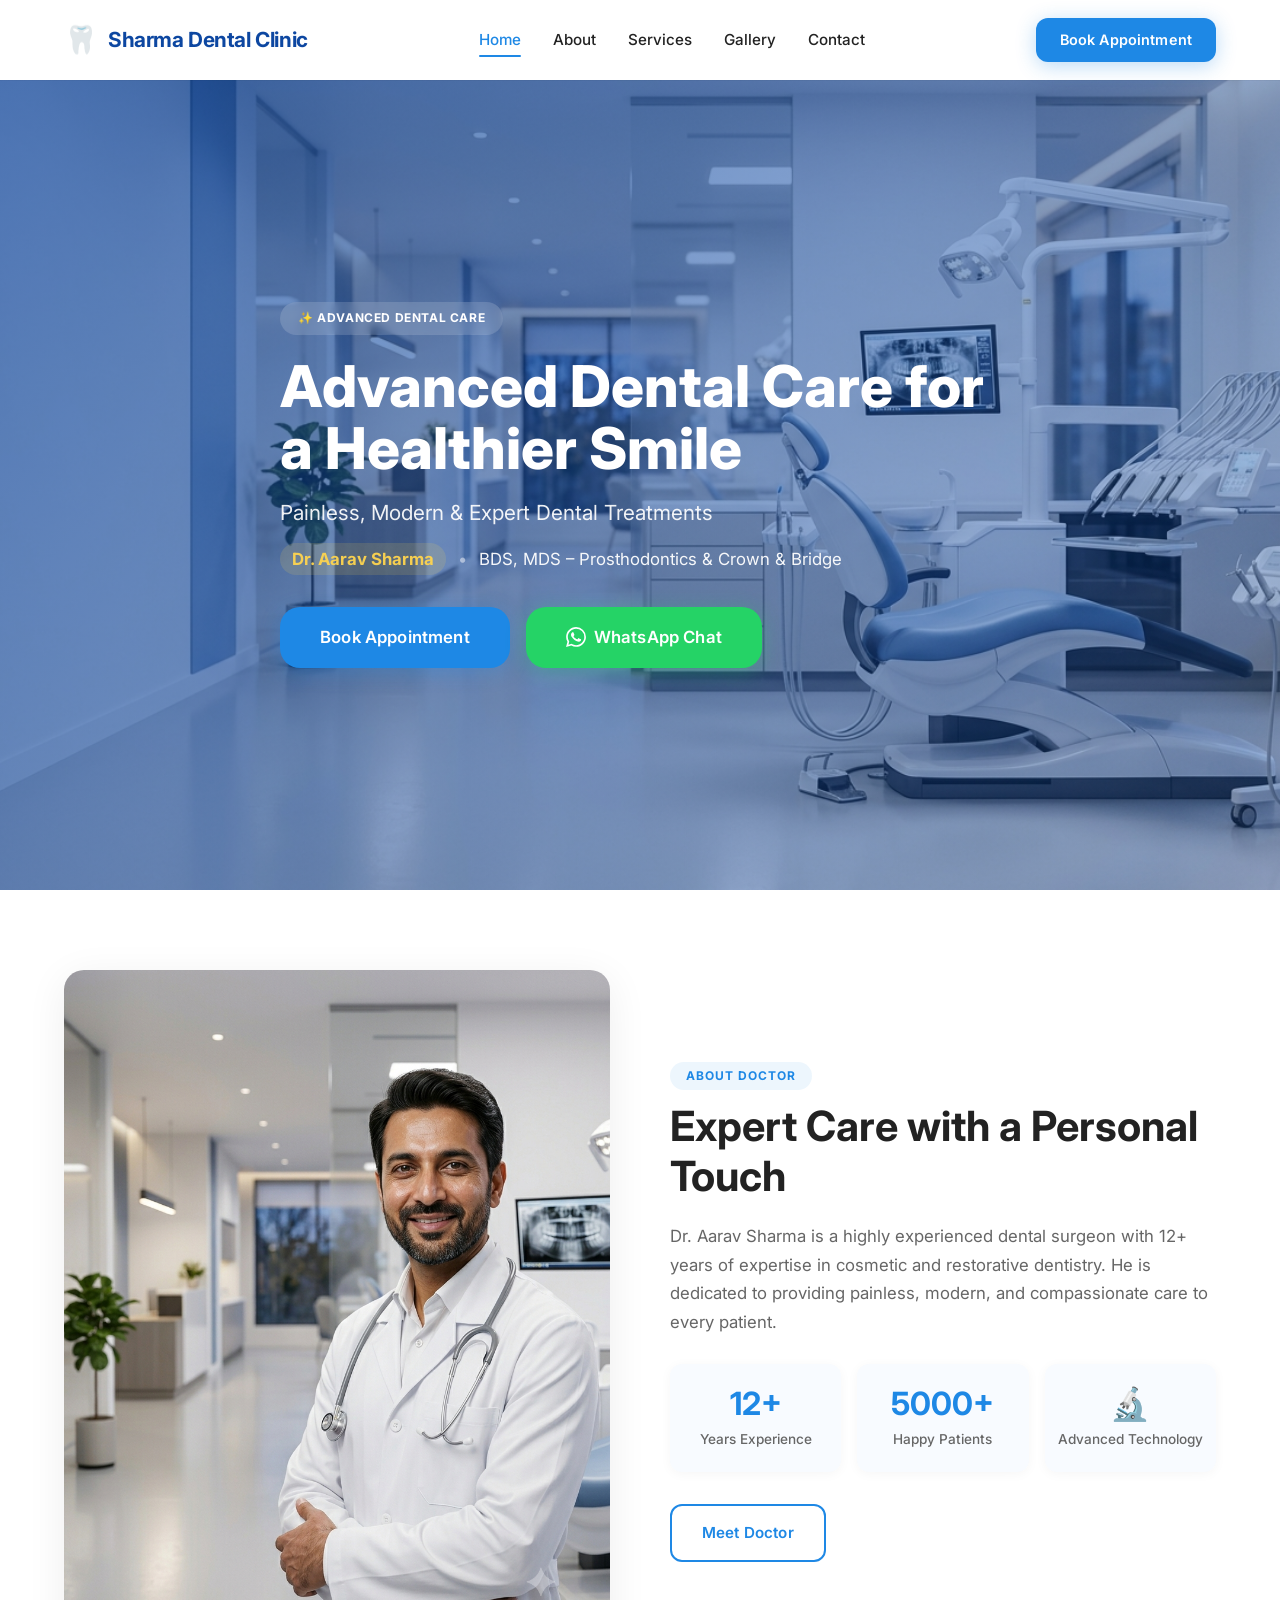
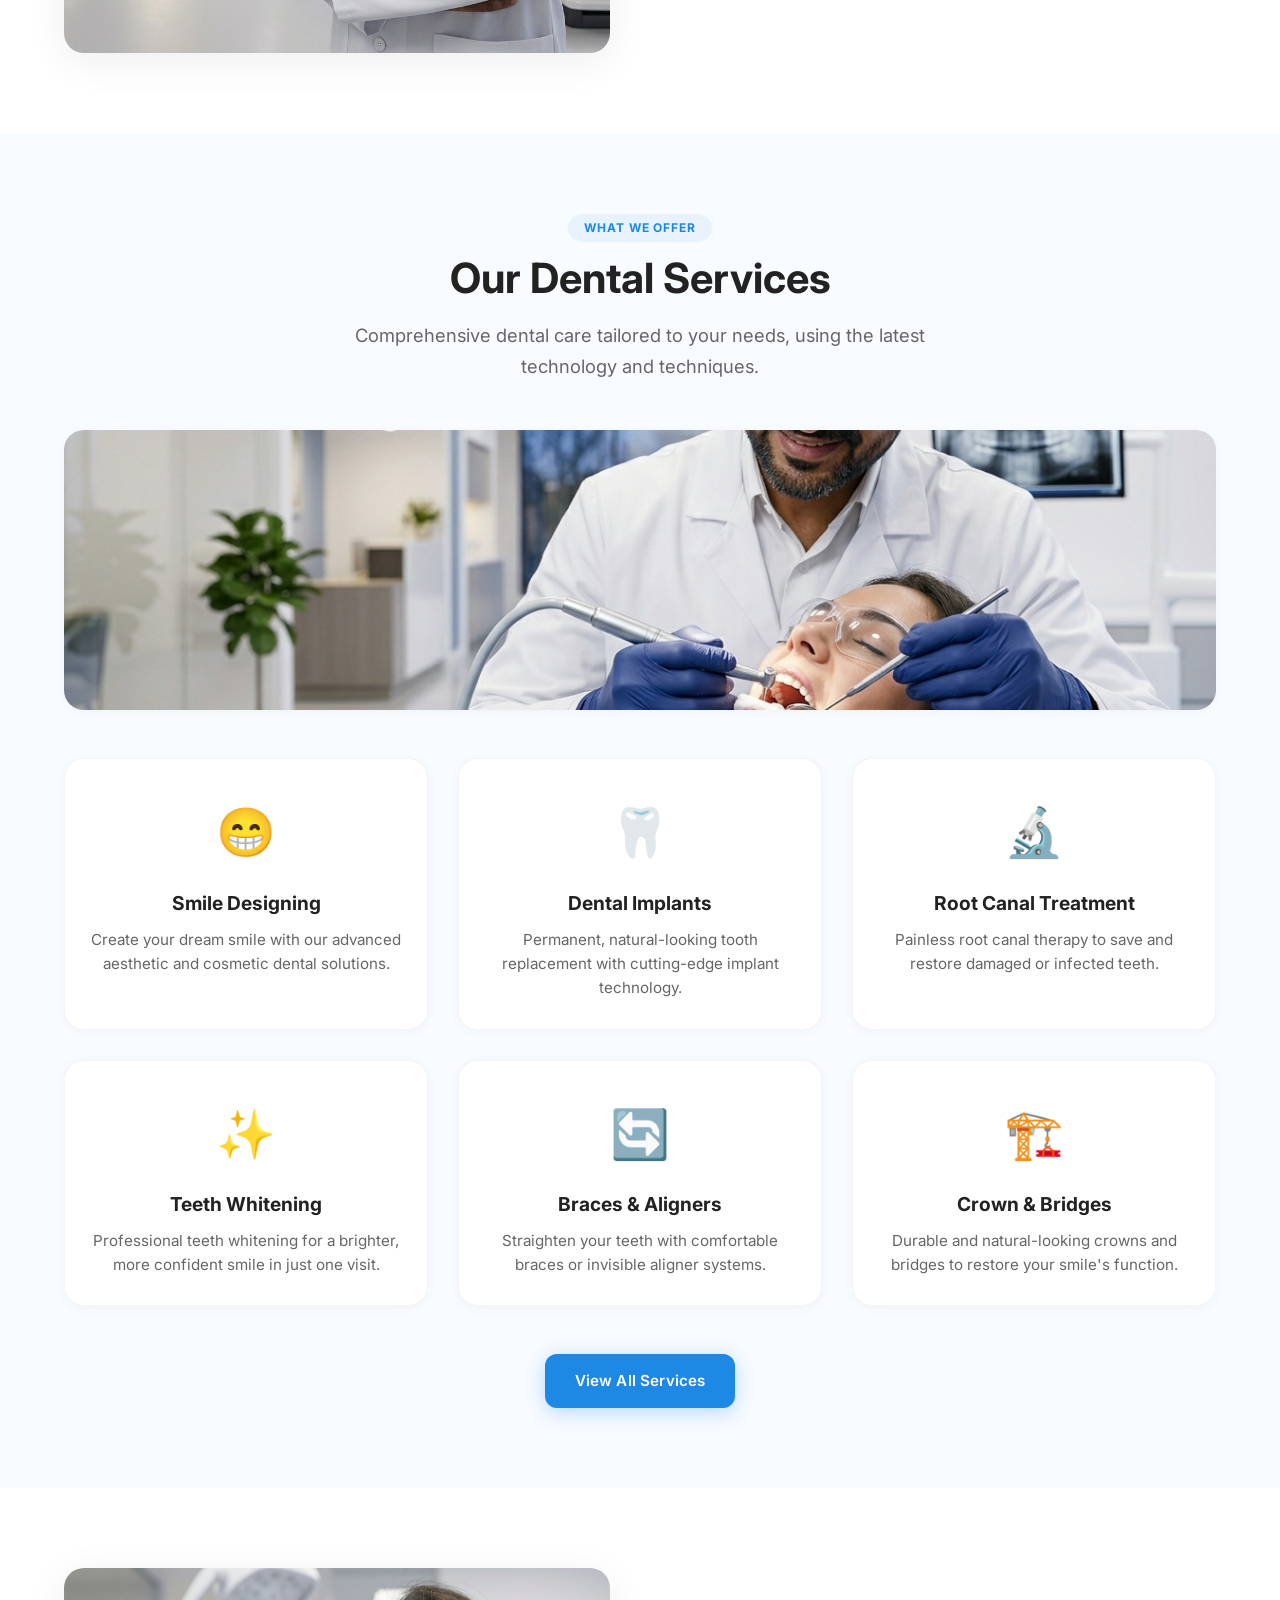
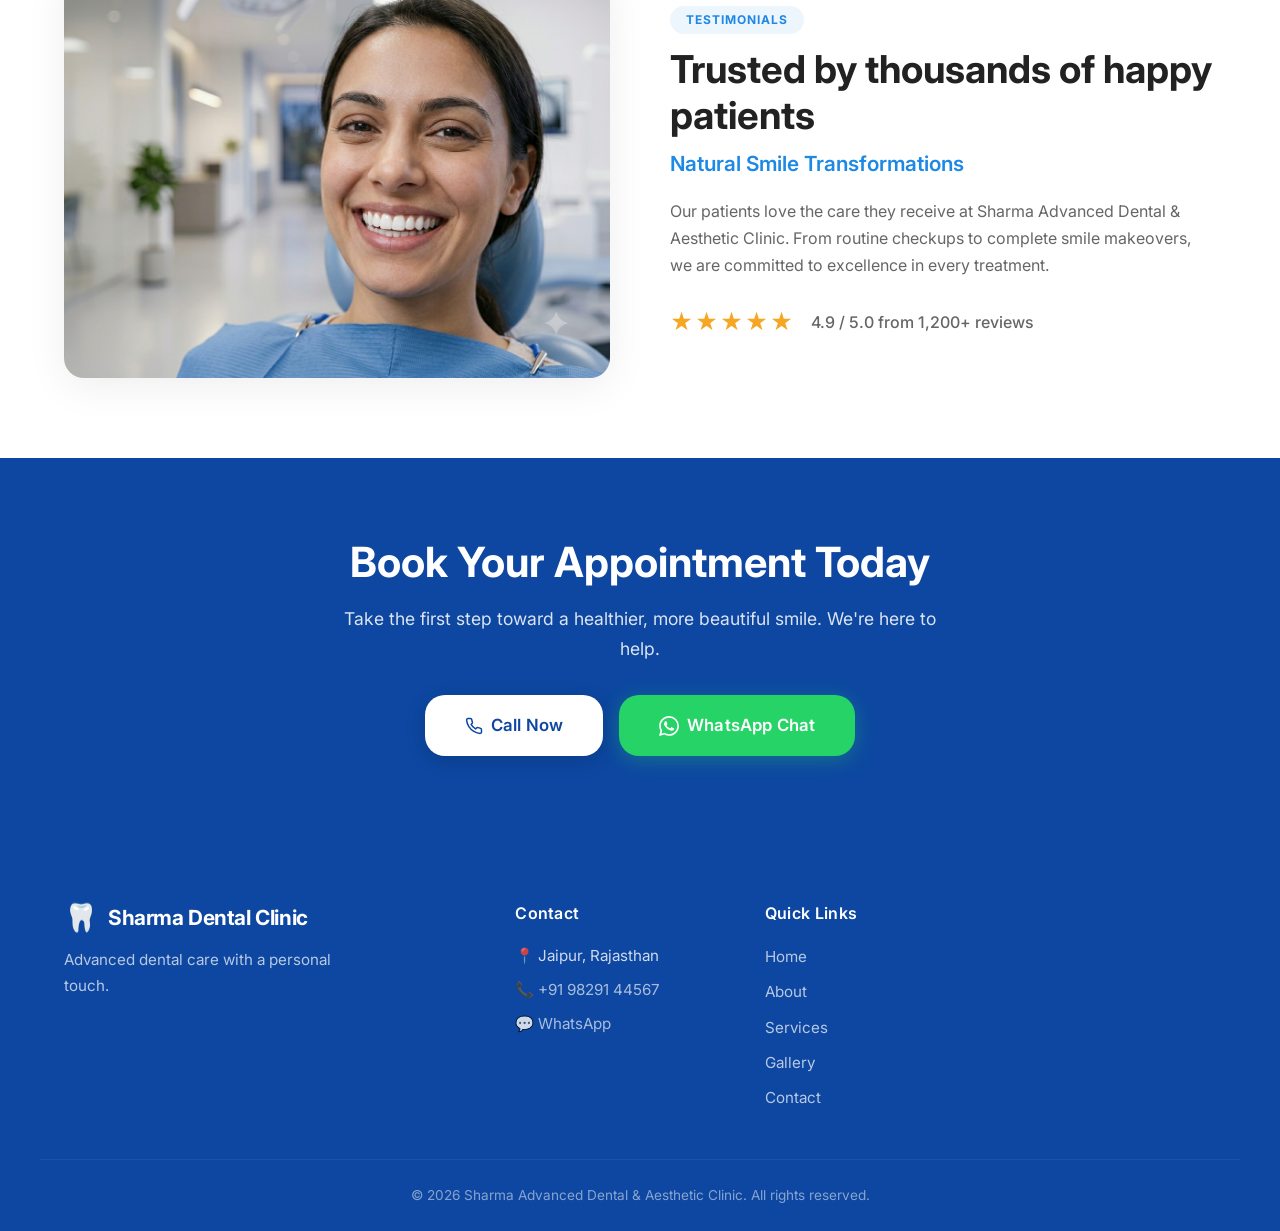
==== index.html @ 21d26232 "Initial commit" ====
<!DOCTYPE html>
<html lang="en">
<head>
    <meta charset="UTF-8" />
    <meta name="viewport" content="width=device-width, initial-scale=1.0" />
    <title>Sharma Advanced Dental & Aesthetic Clinic</title>
    <link rel="stylesheet" href="style.css" />
    <link rel="preconnect" href="https://fonts.googleapis.com" />
    <link rel="preconnect" href="https://fonts.gstatic.com" crossorigin />
    <link href="https://fonts.googleapis.com/css2?family=Inter:opsz,wght@14..32,300;14..32,400;14..32,500;14..32,600;14..32,700;14..32,800&display=swap" rel="stylesheet" />
</head>
<body>

    <!-- ========== HEADER ========== -->
    <header class="header">
        <div class="container header-inner">
            <a href="index.html" class="logo">
                <span class="logo-icon">🦷</span>
                <span class="logo-text">Sharma Dental Clinic</span>
            </a>
            <nav class="nav" id="mainNav">
                <ul class="nav-list">
                    <li><a href="index.html" class="active">Home</a></li>
                    <li><a href="about.html">About</a></li>
                    <li><a href="services.html">Services</a></li>
                    <li><a href="gallery.html">Gallery</a></li>
                    <li><a href="contact.html">Contact</a></li>
                </ul>
            </nav>
            <a href="contact.html" class="btn btn-primary btn-appointment">Book Appointment</a>
            <button class="hamburger" id="hamburgerBtn" aria-label="Toggle navigation">
                <span></span><span></span><span></span>
            </button>
        </div>
    </header>

    <!-- ========== HERO ========== -->
    <section class="hero" id="home" style="background-image: url('hero.png'); background-color: #0d47a1;">
        <div class="hero-overlay">
            <div class="container hero-content">
                <span class="hero-badge">✨ Advanced Dental Care</span>
                <h1 class="hero-title">Advanced Dental Care for a Healthier Smile</h1>
                <p class="hero-subtitle">Painless, Modern &amp; Expert Dental Treatments</p>
                <p class="hero-doctor">
                    <span class="highlight">Dr. Aarav Sharma</span>
                    <span class="separator">•</span>
                    <span>BDS, MDS – Prosthodontics &amp; Crown &amp; Bridge</span>
                </p>
                <div class="hero-buttons">
                    <a href="contact.html" class="btn btn-primary btn-lg">Book Appointment</a>
                    <a href="https://wa.me/919829144567" target="_blank" class="btn btn-whatsapp btn-lg">
                        <svg width="20" height="20" viewBox="0 0 24 24" fill="none" xmlns="http://www.w3.org/2000/svg">
                            <path d="M17.472 14.382c-.297-.149-1.758-.867-2.03-.967-.273-.099-.471-.148-.67.15-.197.297-.767.966-.94 1.164-.173.199-.347.223-.644.075-.297-.15-1.255-.463-2.39-1.475-.883-.788-1.48-1.761-1.653-2.059-.173-.297-.018-.458.13-.606.134-.133.298-.347.446-.52.149-.174.198-.298.298-.497.099-.198.05-.371-.025-.52-.075-.149-.669-1.612-.916-2.207-.242-.579-.487-.5-.669-.51-.173-.008-.371-.01-.57-.01-.198 0-.52.074-.792.372-.272.297-1.04 1.016-1.04 2.479 0 1.462 1.065 2.875 1.213 3.074.149.198 2.096 3.2 5.077 4.487.709.306 1.262.489 1.694.625.712.227 1.36.195 1.871.118.571-.085 1.758-.719 2.006-1.413.248-.694.248-1.289.173-1.413-.074-.124-.272-.198-.57-.347m-5.421 7.403h-.004a9.87 9.87 0 01-5.031-1.378l-.361-.214-3.741.982.998-3.648-.235-.374a9.86 9.86 0 01-1.51-5.26c.001-5.45 4.436-9.884 9.888-9.884 2.64 0 5.122 1.03 6.988 2.898a9.825 9.825 0 012.893 6.994c-.003 5.45-4.437 9.884-9.885 9.884m8.413-18.297A11.815 11.815 0 0012.05 0C5.495 0 .16 5.335.157 11.892c0 2.096.547 4.142 1.588 5.945L.057 24l6.305-1.654a11.882 11.882 0 005.683 1.448h.005c6.554 0 11.89-5.335 11.893-11.893a11.821 11.821 0 00-3.48-8.413z" fill="currentColor"/>
                        </svg>
                        WhatsApp Chat
                    </a>
                </div>
            </div>
        </div>
    </section>

    <!-- ========== ABOUT PREVIEW ========== -->
    <section class="about" id="about">
        <div class="container about-inner">
            <div class="about-image">
                <img src="profile.png" alt="Dr. Aarav Sharma" width="400" height="500" loading="lazy" />
            </div>
            <div class="about-content">
                <span class="section-tag">About Doctor</span>
                <h2 class="section-title">Expert Care with a Personal Touch</h2>
                <p class="about-text">
                    Dr. Aarav Sharma is a highly experienced dental surgeon with 12+ years of expertise in cosmetic and restorative dentistry. He is dedicated to providing painless, modern, and compassionate care to every patient.
                </p>
                <div class="about-stats">
                    <div class="stat-item">
                        <span class="stat-number">12+</span>
                        <span class="stat-label">Years Experience</span>
                    </div>
                    <div class="stat-item">
                        <span class="stat-number">5000+</span>
                        <span class="stat-label">Happy Patients</span>
                    </div>
                    <div class="stat-item">
                        <span class="stat-number">🔬</span>
                        <span class="stat-label">Advanced Technology</span>
                    </div>
                </div>
                <a href="about.html" class="btn btn-secondary">Meet Doctor</a>
            </div>
        </div>
    </section>

    <!-- ========== SERVICES PREVIEW ========== -->
    <section class="services" id="services">
        <div class="container">
            <div class="services-header">
                <span class="section-tag">What We Offer</span>
                <h2 class="section-title">Our Dental Services</h2>
                <p class="section-subtitle">
                    Comprehensive dental care tailored to your needs, using the latest technology and techniques.
                </p>
            </div>

            <div class="services-preview-image">
                <img src="service preview section on home page.png" alt="Dental Services Preview" width="1200" height="300" loading="lazy" />
            </div>

            <div class="services-grid">
                <div class="service-card">
                    <div class="service-icon">😁</div>
                    <h3 class="service-name">Smile Designing</h3>
                    <p class="service-desc">Create your dream smile with our advanced aesthetic and cosmetic dental solutions.</p>
                </div>
                <div class="service-card">
                    <div class="service-icon">🦷</div>
                    <h3 class="service-name">Dental Implants</h3>
                    <p class="service-desc">Permanent, natural-looking tooth replacement with cutting-edge implant technology.</p>
                </div>
                <div class="service-card">
                    <div class="service-icon">🔬</div>
                    <h3 class="service-name">Root Canal Treatment</h3>
                    <p class="service-desc">Painless root canal therapy to save and restore damaged or infected teeth.</p>
                </div>
                <div class="service-card">
                    <div class="service-icon">✨</div>
                    <h3 class="service-name">Teeth Whitening</h3>
                    <p class="service-desc">Professional teeth whitening for a brighter, more confident smile in just one visit.</p>
                </div>
                <div class="service-card">
                    <div class="service-icon">🔄</div>
                    <h3 class="service-name">Braces &amp; Aligners</h3>
                    <p class="service-desc">Straighten your teeth with comfortable braces or invisible aligner systems.</p>
                </div>
                <div class="service-card">
                    <div class="service-icon">🏗️</div>
                    <h3 class="service-name">Crown &amp; Bridges</h3>
                    <p class="service-desc">Durable and natural-looking crowns and bridges to restore your smile's function.</p>
                </div>
            </div>

            <div class="services-cta">
                <a href="services.html" class="btn btn-primary">View All Services</a>
            </div>
        </div>
    </section>

    <!-- ========== PATIENT TRUST ========== -->
    <section class="trust">
        <div class="container trust-inner">
            <div class="trust-image">
                <img src="patient smile.png" alt="Happy Patient Smile" width="600" height="450" loading="lazy" />
            </div>
            <div class="trust-content">
                <span class="section-tag">Testimonials</span>
                <h2 class="trust-title">Trusted by thousands of happy patients</h2>
                <p class="trust-highlight">Natural Smile Transformations</p>
                <p class="trust-text">
                    Our patients love the care they receive at Sharma Advanced Dental &amp; Aesthetic Clinic. From routine checkups to complete smile makeovers, we are committed to excellence in every treatment.
                </p>
                <div class="trust-rating">
                    <span class="stars">★★★★★</span>
                    <span class="rating-text">4.9 / 5.0 from 1,200+ reviews</span>
                </div>
            </div>
        </div>
    </section>

    <!-- ========== CALL TO ACTION ========== -->
    <section class="cta">
        <div class="container cta-inner">
            <h2 class="cta-title">Book Your Appointment Today</h2>
            <p class="cta-text">
                Take the first step toward a healthier, more beautiful smile. We're here to help.
            </p>
            <div class="cta-buttons">
                <a href="tel:+919829144567" class="btn btn-primary btn-lg">
                    <svg width="18" height="18" viewBox="0 0 24 24" fill="none" stroke="currentColor" stroke-width="2" stroke-linecap="round" stroke-linejoin="round">
                        <path d="M22 16.92v3a2 2 0 01-2.18 2 19.79 19.79 0 01-8.63-3.07 19.5 19.5 0 01-6-6 19.79 19.79 0 01-3.07-8.67A2 2 0 014.11 2h3a2 2 0 012 1.72 12.84 12.84 0 00.7 2.81 2 2 0 01-.45 2.11L8.09 9.91a16 16 0 006 6l1.27-1.27a2 2 0 012.11-.45 12.84 12.84 0 002.81.7A2 2 0 0122 16.92z" />
                    </svg>
                    Call Now
                </a>
                <a href="https://wa.me/919829144567" target="_blank" class="btn btn-whatsapp btn-lg">
                    <svg width="20" height="20" viewBox="0 0 24 24" fill="none" xmlns="http://www.w3.org/2000/svg">
                        <path d="M17.472 14.382c-.297-.149-1.758-.867-2.03-.967-.273-.099-.471-.148-.67.15-.197.297-.767.966-.94 1.164-.173.199-.347.223-.644.075-.297-.15-1.255-.463-2.39-1.475-.883-.788-1.48-1.761-1.653-2.059-.173-.297-.018-.458.13-.606.134-.133.298-.347.446-.52.149-.174.198-.298.298-.497.099-.198.05-.371-.025-.52-.075-.149-.669-1.612-.916-2.207-.242-.579-.487-.5-.669-.51-.173-.008-.371-.01-.57-.01-.198 0-.52.074-.792.372-.272.297-1.04 1.016-1.04 2.479 0 1.462 1.065 2.875 1.213 3.074.149.198 2.096 3.2 5.077 4.487.709.306 1.262.489 1.694.625.712.227 1.36.195 1.871.118.571-.085 1.758-.719 2.006-1.413.248-.694.248-1.289.173-1.413-.074-.124-.272-.198-.57-.347m-5.421 7.403h-.004a9.87 9.87 0 01-5.031-1.378l-.361-.214-3.741.982.998-3.648-.235-.374a9.86 9.86 0 01-1.51-5.26c.001-5.45 4.436-9.884 9.888-9.884 2.64 0 5.122 1.03 6.988 2.898a9.825 9.825 0 012.893 6.994c-.003 5.45-4.437 9.884-9.885 9.884m8.413-18.297A11.815 11.815 0 0012.05 0C5.495 0 .16 5.335.157 11.892c0 2.096.547 4.142 1.588 5.945L.057 24l6.305-1.654a11.882 11.882 0 005.683 1.448h.005c6.554 0 11.89-5.335 11.893-11.893a11.821 11.821 0 00-3.48-8.413z" fill="currentColor"/>
                    </svg>
                    WhatsApp Chat
                </a>
            </div>
        </div>
    </section>

    <!-- ========== FOOTER ========== -->
    <footer class="footer" id="contact">
        <div class="container footer-inner">
            <div class="footer-brand">
                <a href="index.html" class="logo">
                    <span class="logo-icon">🦷</span>
                    <span class="logo-text">Sharma Dental Clinic</span>
                </a>
                <p class="footer-tagline">
                    Advanced dental care with a personal touch.
                </p>
            </div>
            <div class="footer-contact">
                <h4 class="footer-heading">Contact</h4>
                <p class="footer-address">📍 Jaipur, Rajasthan</p>
                <p class="footer-phone">📞 <a href="tel:+919829144567">+91 98291 44567</a></p>
                <p class="footer-whatsapp">💬 <a href="https://wa.me/919829144567" target="_blank">WhatsApp</a></p>
            </div>
            <div class="footer-links">
                <h4 class="footer-heading">Quick Links</h4>
                <ul>
                    <li><a href="index.html">Home</a></li>
                    <li><a href="about.html">About</a></li>
                    <li><a href="services.html">Services</a></li>
                    <li><a href="gallery.html">Gallery</a></li>
                    <li><a href="contact.html">Contact</a></li>
                </ul>
            </div>
        </div>
        <div class="footer-bottom">
            <div class="container">
                <p class="footer-copy">
                    &copy; 2026 Sharma Advanced Dental &amp; Aesthetic Clinic. All rights reserved.
                </p>
            </div>
        </div>
    </footer>

    <!-- ========== NAVIGATION JAVASCRIPT ========== -->
    <script>
        document.addEventListener('DOMContentLoaded', function() {
            const hamburger = document.getElementById('hamburgerBtn');
            const nav = document.getElementById('mainNav');

            if (hamburger && nav) {
                // Toggle menu on hamburger click
                hamburger.addEventListener('click', function() {
                    hamburger.classList.toggle('open');
                    nav.classList.toggle('open');
                });

                // Close menu when a nav link is clicked
                const navLinks = nav.querySelectorAll('a');
                navLinks.forEach(function(link) {
                    link.addEventListener('click', function() {
                        hamburger.classList.remove('open');
                        nav.classList.remove('open');
                    });
                });
            }
        });
    </script>
</body>
</html>
---- style.css ----
﻿/* ============================================================
   PREMIUM DENTAL CLINIC — COMPLETE REDESIGN
   Modern · Trustworthy · Conversion-Focused
   ============================================================ */

/* ----- ROOT VARIABLES ----- */
:root {
    /* Colours */
    --primary: #1E88E5;
    --primary-dark: #1565C0;
    --primary-darker: #0D47A1;
    --primary-light: #64B5F6;
    --primary-bg: #EAF4FF;
    --page-bg: #F8FBFF;
    --white: #FFFFFF;
    --text-dark: #222222;
    --text-secondary: #666666;
    --text-light: #888888;
    --success: #00A86B;

    /* Shadows — premium soft layering */
    --shadow-sm: 0 2px 12px rgba(0, 0, 0, 0.04);
    --shadow-md: 0 8px 40px rgba(0, 0, 0, 0.07);
    --shadow-lg: 0 16px 64px rgba(0, 0, 0, 0.10);
    --shadow-xl: 0 24px 80px rgba(0, 0, 0, 0.14);

    /* Border radii */
    --radius-sm: 8px;
    --radius: 12px;
    --radius-lg: 20px;
    --radius-xl: 28px;

    /* Transitions */
    --transition: 0.3s cubic-bezier(0.4, 0, 0.2, 1);
    --transition-slow: 0.5s cubic-bezier(0.4, 0, 0.2, 1);
    --transition-bounce: 0.5s cubic-bezier(0.34, 1.56, 0.64, 1);

    /* Typography */
    --font: 'Inter', -apple-system, BlinkMacSystemFont, 'Segoe UI', Roboto, Helvetica, Arial, sans-serif;
    --max-width: 1200px;
    --header-height: 80px;
    --section-spacing: 80px;
    --section-spacing-mobile: 60px;
}

/* ----- RESET & BASE ----- */
*,
*::before,
*::after {
    margin: 0;
    padding: 0;
    box-sizing: border-box;
}

html {
    scroll-behavior: smooth;
    -webkit-font-smoothing: antialiased;
    -moz-osx-font-smoothing: grayscale;
}

body {
    font-family: var(--font);
    color: var(--text-dark);
    background: var(--page-bg);
    line-height: 1.7;
    overflow-x: hidden;
}

img {
    max-width: 100%;
    display: block;
    height: auto;
}

a {
    text-decoration: none;
    color: inherit;
    transition: var(--transition);
}

ul {
    list-style: none;
}

/* ----- CONTAINER ----- */
.container {
    max-width: var(--max-width);
    margin: 0 auto;
    padding: 0 24px;
}

/* ============================================================
   TYPOGRAPHY SYSTEM
   ============================================================ */
.section-tag {
    display: inline-block;
    font-size: 0.75rem;
    font-weight: 700;
    letter-spacing: 0.08em;
    text-transform: uppercase;
    color: var(--primary);
    background: rgba(30, 136, 229, 0.08);
    padding: 4px 16px;
    border-radius: 50px;
    margin-bottom: 12px;
}

.section-title {
    font-size: 2.6rem;
    font-weight: 700;
    line-height: 1.2;
    color: var(--text-dark);
    margin-bottom: 16px;
}

.section-subtitle {
    font-size: 1.15rem;
    color: var(--text-secondary);
    max-width: 600px;
    margin: 0 auto;
}

/* ============================================================
   BUTTON SYSTEM
   ============================================================ */
.btn {
    display: inline-flex;
    align-items: center;
    justify-content: center;
    gap: 8px;
    font-family: var(--font);
    font-weight: 600;
    font-size: 0.95rem;
    padding: 14px 30px;
    border-radius: var(--radius);
    border: none;
    cursor: pointer;
    transition: var(--transition);
    text-align: center;
    white-space: nowrap;
    position: relative;
    overflow: hidden;
    letter-spacing: 0.01em;
}

/* Ripple overlay */
.btn::after {
    content: '';
    position: absolute;
    inset: 0;
    background: rgba(255, 255, 255, 0.12);
    opacity: 0;
    transition: var(--transition);
}

.btn:hover::after {
    opacity: 1;
}

.btn:hover {
    transform: scale(1.04) translateY(-3px);
    box-shadow: var(--shadow-lg);
}

.btn:active {
    transform: scale(0.97);
}

.btn-primary {
    background: var(--primary);
    color: var(--white);
    box-shadow: 0 4px 20px rgba(30, 136, 229, 0.30);
}

.btn-primary:hover {
    background: var(--primary-dark);
    box-shadow: 0 8px 32px rgba(30, 136, 229, 0.40);
}

.btn-secondary {
    background: var(--white);
    color: var(--primary);
    border: 2px solid var(--primary);
}

.btn-secondary:hover {
    background: var(--primary);
    color: var(--white);
    border-color: var(--primary);
}

.btn-whatsapp {
    background: #25D366;
    color: var(--white);
    box-shadow: 0 4px 20px rgba(37, 211, 102, 0.30);
}

.btn-whatsapp:hover {
    background: #1DA851;
    box-shadow: 0 8px 32px rgba(37, 211, 102, 0.40);
}

.btn-lg {
    padding: 16px 40px;
    font-size: 1.05rem;
    border-radius: var(--radius-lg);
}

.btn-appointment {
    padding: 10px 24px;
    font-size: 0.9rem;
    flex-shrink: 0;
}

/* ----- Floating WhatsApp (fixed) ----- */
.whatsapp-float {
    position: fixed;
    bottom: 28px;
    right: 28px;
    z-index: 999;
    display: flex;
    align-items: center;
    justify-content: center;
    width: 60px;
    height: 60px;
    border-radius: 50%;
    background: #25D366;
    color: var(--white);
    font-size: 2rem;
    box-shadow: 0 4px 24px rgba(37, 211, 102, 0.40);
    transition: var(--transition);
    animation: pulse-whatsapp 2.5s ease-in-out infinite;
}

.whatsapp-float:hover {
    transform: scale(1.10) translateY(-4px);
    box-shadow: 0 8px 40px rgba(37, 211, 102, 0.55);
}

@keyframes pulse-whatsapp {
    0%,
    100% {
        box-shadow: 0 4px 24px rgba(37, 211, 102, 0.40);
    }
    50% {
        box-shadow: 0 4px 40px rgba(37, 211, 102, 0.65);
    }
}

/* ============================================================
   HEADER / NAVIGATION
   ============================================================ */
.header {
    position: sticky;
    top: 0;
    z-index: 1000;
    background: rgba(255, 255, 255, 0.92);
    backdrop-filter: blur(12px);
    -webkit-backdrop-filter: blur(12px);
    box-shadow: 0 1px 0 rgba(0, 0, 0, 0.04);
    transition: var(--transition);
    height: var(--header-height);
}

.header.scrolled {
    box-shadow: var(--shadow-sm);
}

.header-inner {
    display: flex;
    align-items: center;
    justify-content: space-between;
    height: 100%;
    gap: 20px;
}

.logo {
    display: flex;
    align-items: center;
    gap: 10px;
    font-weight: 700;
    font-size: 1.3rem;
    color: var(--primary-darker);
    flex-shrink: 0;
}

.logo-icon {
    font-size: 1.7rem;
    line-height: 1;
}

.logo-text {
    letter-spacing: -0.02em;
}

.nav {
    display: flex;
    align-items: center;
}

.nav-list {
    display: flex;
    align-items: center;
    gap: 32px;
}

.nav-list a {
    font-weight: 500;
    font-size: 0.95rem;
    color: var(--text-dark);
    padding: 6px 0;
    position: relative;
    transition: var(--transition);
}

/* Underline hover & active */
.nav-list a::after {
    content: '';
    position: absolute;
    bottom: -2px;
    left: 0;
    width: 0;
    height: 2.5px;
    background: var(--primary);
    border-radius: 4px;
    transition: var(--transition);
}

.nav-list a:hover::after,
.nav-list a.active::after {
    width: 100%;
}

.nav-list a:hover {
    color: var(--primary);
}

.nav-list a.active {
    color: var(--primary);
}

/* Hamburger (hidden on desktop) */
.hamburger {
    display: none;
    flex-direction: column;
    gap: 5px;
    background: none;
    border: none;
    cursor: pointer;
    padding: 6px;
    z-index: 1001;
}

.hamburger span {
    display: block;
    width: 28px;
    height: 2.5px;
    background: var(--text-dark);
    border-radius: 4px;
    transition: var(--transition);
    transform-origin: center;
}

.hamburger.open span:nth-child(1) {
    transform: rotate(45deg) translate(5px, 5px);
}

.hamburger.open span:nth-child(2) {
    opacity: 0;
}

.hamburger.open span:nth-child(3) {
    transform: rotate(-45deg) translate(5px, -5px);
}

/* ============================================================
   HERO SECTION
   ============================================================ */
.hero {
    position: relative;
    min-height: 90vh;
    display: flex;
    align-items: center;
    background-size: cover;
    background-position: center;
    background-repeat: no-repeat;
    overflow: hidden;
}

.hero-overlay {
    position: absolute;
    inset: 0;
    background: linear-gradient(135deg, rgba(13, 71, 161, 0.70) 0%, rgba(13, 71, 161, 0.30) 100%);
    display: flex;
    align-items: center;
}

.hero-content {
    position: relative;
    z-index: 2;
    max-width: 720px;
    color: var(--white);
    padding: 40px 0;
}

.hero-badge {
    display: inline-block;
    font-size: 0.75rem;
    font-weight: 700;
    letter-spacing: 0.05em;
    text-transform: uppercase;
    background: rgba(255, 255, 255, 0.15);
    backdrop-filter: blur(4px);
    padding: 6px 18px;
    border-radius: 50px;
    margin-bottom: 20px;
}

.hero-title {
    font-size: 3.6rem;
    font-weight: 800;
    line-height: 1.08;
    margin-bottom: 16px;
}

.hero-subtitle {
    font-size: 1.3rem;
    font-weight: 400;
    opacity: 0.92;
    margin-bottom: 12px;
}

.hero-doctor {
    font-size: 1.05rem;
    opacity: 0.95;
    display: flex;
    flex-wrap: wrap;
    align-items: center;
    gap: 6px 12px;
    margin-bottom: 32px;
}

.hero-doctor .highlight {
    font-weight: 700;
    color: #FFD54F;
    background: rgba(255, 213, 79, 0.15);
    padding: 2px 12px;
    border-radius: 50px;
}

.hero-doctor .separator {
    opacity: 0.5;
}

.hero-buttons {
    display: flex;
    flex-wrap: wrap;
    gap: 16px;
}

.hero-buttons .btn {
    min-width: 180px;
}

/* ============================================================
   PAGE HERO (inner pages)
   ============================================================ */
.page-hero {
    position: relative;
    min-height: 50vh;
    display: flex;
    align-items: center;
    background-size: cover;
    background-position: center;
    background-repeat: no-repeat;
}

.page-hero-overlay {
    position: absolute;
    inset: 0;
    background: linear-gradient(135deg, rgba(13, 71, 161, 0.80) 0%, rgba(13, 71, 161, 0.40) 100%);
    display: flex;
    align-items: center;
}

.page-hero-content {
    position: relative;
    z-index: 2;
    max-width: 720px;
    color: var(--white);
    padding: 60px 0;
    text-align: center;
    margin: 0 auto;
}

.page-hero-title {
    font-size: 3rem;
    font-weight: 800;
    line-height: 1.1;
    margin-bottom: 12px;
}

.page-hero-subtitle {
    font-size: 1.3rem;
    font-weight: 400;
    opacity: 0.92;
}

/* ============================================================
   SECTIONS (common spacing)
   ============================================================ */
.about,
.services,
.trust,
.why-choose,
.doctor-profile,
.clinic-interior,
.services-detail,
.gallery-grid-section,
.contact-info-section,
.contact-form-section,
.map-section,
.faq-section,
.testimonials-section {
    padding: var(--section-spacing) 0;
}

/* ============================================================
   ABOUT (Home preview)
   ============================================================ */
.about {
    background: var(--white);
}

.about-inner {
    display: grid;
    grid-template-columns: 1fr 1fr;
    gap: 60px;
    align-items: center;
}

.about-image img {
    width: 100%;
    border-radius: var(--radius-lg);
    box-shadow: var(--shadow-md);
    object-fit: cover;
    aspect-ratio: 4 / 5;
    transition: var(--transition-slow);
}

.about-image img:hover {
    transform: scale(1.02);
    box-shadow: var(--shadow-lg);
}

.about-content .section-title {
    margin-bottom: 20px;
}

.about-text {
    font-size: 1.05rem;
    color: var(--text-secondary);
    margin-bottom: 28px;
    line-height: 1.7;
}

.about-stats {
    display: grid;
    grid-template-columns: repeat(3, 1fr);
    gap: 16px;
    margin-bottom: 32px;
}

.stat-item {
    background: var(--page-bg);
    padding: 20px 12px;
    border-radius: var(--radius);
    text-align: center;
    box-shadow: var(--shadow-sm);
    transition: var(--transition);
    border: 1px solid transparent;
}

.stat-item:hover {
    transform: translateY(-6px);
    box-shadow: var(--shadow-md);
    border-color: var(--primary-light);
}

.stat-number {
    display: block;
    font-size: 2rem;
    font-weight: 700;
    color: var(--primary);
    line-height: 1.2;
}

.stat-label {
    display: block;
    font-size: 0.85rem;
    color: var(--text-secondary);
    font-weight: 500;
    margin-top: 4px;
}

/* ============================================================
   SERVICES (Home preview)
   ============================================================ */
.services {
    background: var(--page-bg);
}

.services-header {
    text-align: center;
    margin-bottom: 48px;
}

.services-preview-image {
    margin-bottom: 48px;
    border-radius: var(--radius-lg);
    overflow: hidden;
    box-shadow: var(--shadow-sm);
    transition: var(--transition);
}

.services-preview-image img {
    width: 100%;
    object-fit: cover;
    max-height: 280px;
    transition: var(--transition-slow);
}

.services-preview-image:hover img {
    transform: scale(1.04);
}

.services-grid {
    display: grid;
    grid-template-columns: repeat(3, 1fr);
    gap: 30px;
    margin-bottom: 48px;
}

.service-card {
    background: var(--white);
    padding: 32px 24px 28px;
    border-radius: var(--radius-lg);
    box-shadow: var(--shadow-sm);
    border: 1px solid rgba(0, 0, 0, 0.04);
    transition: var(--transition);
    text-align: center;
    display: flex;
    flex-direction: column;
    align-items: center;
    height: 100%;
}

.service-card:hover {
    transform: translateY(-10px);
    box-shadow: var(--shadow-lg);
    border-color: var(--primary-light);
}

.service-icon {
    font-size: 3rem;
    margin-bottom: 14px;
    display: block;
}

.service-name {
    font-size: 1.2rem;
    font-weight: 700;
    color: var(--text-dark);
    margin-bottom: 8px;
}

.service-desc {
    font-size: 0.95rem;
    color: var(--text-secondary);
    line-height: 1.6;
}

.services-cta {
    text-align: center;
}

/* ============================================================
   TRUST (Patient Trust)
   ============================================================ */
.trust {
    background: var(--white);
}

.trust-inner {
    display: grid;
    grid-template-columns: 1fr 1fr;
    gap: 60px;
    align-items: center;
}

.trust-image img {
    width: 100%;
    border-radius: var(--radius-lg);
    box-shadow: var(--shadow-md);
    object-fit: cover;
    aspect-ratio: 4 / 3;
    transition: var(--transition-slow);
}

.trust-image img:hover {
    transform: scale(1.02);
    box-shadow: var(--shadow-lg);
}

.trust-content .section-tag {
    margin-bottom: 12px;
}

.trust-title {
    font-size: 2.4rem;
    font-weight: 700;
    line-height: 1.2;
    color: var(--text-dark);
    margin-bottom: 8px;
}

.trust-highlight {
    font-size: 1.3rem;
    font-weight: 600;
    color: var(--primary);
    margin-bottom: 16px;
}

.trust-text {
    font-size: 1rem;
    color: var(--text-secondary);
    line-height: 1.7;
    margin-bottom: 24px;
}

.trust-rating {
    display: flex;
    align-items: center;
    gap: 16px;
    flex-wrap: wrap;
}

.stars {
    font-size: 1.4rem;
    letter-spacing: 2px;
    color: #F5A623;
}

.rating-text {
    font-weight: 500;
    color: var(--text-secondary);
}

/* ============================================================
   TESTIMONIALS
   ============================================================ */
.testimonials-section {
    background: var(--page-bg);
}

.testimonials-header {
    text-align: center;
    margin-bottom: 48px;
}

.testimonials-grid {
    display: grid;
    grid-template-columns: repeat(3, 1fr);
    gap: 30px;
}

.testimonial-card {
    background: var(--white);
    padding: 32px 28px;
    border-radius: var(--radius-lg);
    box-shadow: var(--shadow-sm);
    transition: var(--transition);
    border: 1px solid transparent;
}

.testimonial-card:hover {
    transform: translateY(-6px);
    box-shadow: var(--shadow-md);
    border-color: var(--primary-light);
}

.testimonial-stars {
    color: #F5A623;
    font-size: 1.1rem;
    letter-spacing: 2px;
    margin-bottom: 12px;
}

.testimonial-text {
    font-size: 1rem;
    color: var(--text-secondary);
    line-height: 1.6;
    margin-bottom: 16px;
}

.testimonial-author {
    font-weight: 600;
    color: var(--text-dark);
}

.testimonial-role {
    font-size: 0.85rem;
    color: var(--text-light);
}

/* ============================================================
   FAQ SECTION
   ============================================================ */
.faq-section {
    background: var(--white);
}

.faq-header {
    text-align: center;
    margin-bottom: 48px;
}

.faq-list {
    max-width: 800px;
    margin: 0 auto;
}

.faq-item {
    border-bottom: 1px solid rgba(0, 0, 0, 0.06);
    padding: 20px 0;
}

.faq-item:last-child {
    border-bottom: none;
}

.faq-question {
    display: flex;
    justify-content: space-between;
    align-items: center;
    cursor: pointer;
    font-weight: 600;
    font-size: 1.1rem;
    color: var(--text-dark);
    padding: 4px 0;
    transition: var(--transition);
}

.faq-question:hover {
    color: var(--primary);
}

.faq-question .faq-toggle {
    font-size: 1.4rem;
    transition: var(--transition);
}

.faq-item.active .faq-toggle {
    transform: rotate(45deg);
    color: var(--primary);
}

.faq-answer {
    max-height: 0;
    overflow: hidden;
    transition: var(--transition);
    color: var(--text-secondary);
    font-size: 0.98rem;
    line-height: 1.6;
}

.faq-item.active .faq-answer {
    max-height: 200px;
    padding-top: 12px;
}

/* ============================================================
   CTA
   ============================================================ */
.cta {
    padding: 80px 0;
    background: var(--primary-darker);
    color: var(--white);
    text-align: center;
}

.cta-inner {
    max-width: 680px;
    margin: 0 auto;
}

.cta-title {
    font-size: 2.6rem;
    font-weight: 700;
    line-height: 1.2;
    margin-bottom: 16px;
}

.cta-text {
    font-size: 1.1rem;
    opacity: 0.85;
    margin-bottom: 32px;
}

.cta-buttons {
    display: flex;
    flex-wrap: wrap;
    justify-content: center;
    gap: 16px;
}

.cta-buttons .btn-primary {
    background: var(--white);
    color: var(--primary-darker);
    box-shadow: 0 4px 20px rgba(0, 0, 0, 0.15);
}

.cta-buttons .btn-primary:hover {
    background: #f0f4ff;
    box-shadow: 0 8px 32px rgba(0, 0, 0, 0.25);
}

.cta-buttons .btn-whatsapp {
    background: #25D366;
    color: var(--white);
}

.cta-buttons .btn-whatsapp:hover {
    background: #1DA851;
}

/* ============================================================
   FOOTER
   ============================================================ */
.footer {
    background: var(--primary-darker);
    color: var(--white);
    padding-top: 64px;
}

.footer-inner {
    display: grid;
    grid-template-columns: 2fr 1fr 1fr 1fr;
    gap: 48px;
    padding-bottom: 48px;
    border-bottom: 1px solid rgba(255, 255, 255, 0.06);
}

.footer-brand .logo {
    color: var(--white);
    margin-bottom: 12px;
}

.footer-tagline {
    font-size: 0.95rem;
    opacity: 0.7;
    max-width: 280px;
}

.footer-heading {
    font-size: 1rem;
    font-weight: 600;
    margin-bottom: 16px;
    letter-spacing: 0.02em;
}

.footer-contact p {
    margin-bottom: 8px;
    font-size: 0.95rem;
    opacity: 0.8;
}

.footer-contact a {
    opacity: 0.8;
    transition: var(--transition);
}

.footer-contact a:hover {
    opacity: 1;
    color: #FFD54F;
}

.footer-links ul {
    display: flex;
    flex-direction: column;
    gap: 8px;
}

.footer-links a {
    font-size: 0.95rem;
    opacity: 0.7;
    transition: var(--transition);
}

.footer-links a:hover {
    opacity: 1;
    color: #FFD54F;
    padding-left: 4px;
}

.footer-social {
    display: flex;
    gap: 12px;
    margin-top: 12px;
}

.footer-social a {
    display: flex;
    align-items: center;
    justify-content: center;
    width: 40px;
    height: 40px;
    border-radius: 50%;
    background: rgba(255, 255, 255, 0.08);
    color: var(--white);
    font-size: 1.1rem;
    transition: var(--transition);
}

.footer-social a:hover {
    background: var(--primary);
    transform: translateY(-3px);
}

.footer-bottom {
    padding: 24px 0;
}

.footer-copy {
    font-size: 0.85rem;
    text-align: center;
    opacity: 0.5;
}

/* ============================================================
   ABOUT PAGE
   ============================================================ */
.doctor-profile {
    background: var(--white);
}

.doctor-profile-inner {
    display: grid;
    grid-template-columns: 1fr 1fr;
    gap: 60px;
    align-items: center;
}

.doctor-profile-image img {
    width: 100%;
    border-radius: var(--radius-lg);
    box-shadow: var(--shadow-md);
    object-fit: cover;
    aspect-ratio: 4 / 5;
    transition: var(--transition-slow);
}

.doctor-profile-image img:hover {
    transform: scale(1.02);
    box-shadow: var(--shadow-lg);
}

.doctor-profile-content .section-title {
    margin-bottom: 8px;
}

.doctor-qualification {
    font-size: 1.1rem;
    color: var(--primary);
    font-weight: 600;
    margin-bottom: 8px;
}

.doctor-experience {
    font-size: 1rem;
    color: var(--text-secondary);
    margin-bottom: 16px;
}

.doctor-bio {
    font-size: 1.05rem;
    color: var(--text-secondary);
    line-height: 1.7;
    margin-bottom: 28px;
}

.doctor-stats {
    display: grid;
    grid-template-columns: repeat(3, 1fr);
    gap: 16px;
}

.doctor-stats .stat-item {
    background: var(--page-bg);
}

/* Clinic Interior */
.clinic-interior {
    background: var(--page-bg);
}

.clinic-interior-inner {
    display: grid;
    grid-template-columns: 1fr 1fr;
    gap: 60px;
    align-items: center;
}

.clinic-interior-content .section-title {
    margin-bottom: 16px;
}

.clinic-interior-text {
    font-size: 1.05rem;
    color: var(--text-secondary);
    line-height: 1.7;
    margin-bottom: 28px;
}

.clinic-features {
    display: grid;
    grid-template-columns: repeat(3, 1fr);
    gap: 16px;
}

.clinic-feature {
    background: var(--white);
    padding: 18px 14px;
    border-radius: var(--radius);
    text-align: center;
    box-shadow: var(--shadow-sm);
    transition: var(--transition);
}

.clinic-feature:hover {
    transform: translateY(-6px);
    box-shadow: var(--shadow-md);
}

.feature-icon {
    font-size: 2rem;
    display: block;
    margin-bottom: 8px;
}

.feature-label {
    font-weight: 600;
    font-size: 0.9rem;
    color: var(--text-dark);
}

.clinic-interior-image img {
    width: 100%;
    border-radius: var(--radius-lg);
    box-shadow: var(--shadow-md);
    object-fit: cover;
    aspect-ratio: 4 / 3;
    transition: var(--transition-slow);
}

.clinic-interior-image img:hover {
    transform: scale(1.02);
    box-shadow: var(--shadow-lg);
}

/* Why Choose Us */
.why-choose {
    background: var(--white);
}

.why-choose-header {
    text-align: center;
    margin-bottom: 48px;
}

.why-choose-grid {
    display: grid;
    grid-template-columns: repeat(3, 1fr);
    gap: 30px;
}

.why-choose-card {
    background: var(--page-bg);
    padding: 32px 24px;
    border-radius: var(--radius-lg);
    text-align: center;
    transition: var(--transition);
    border: 1px solid transparent;
}

.why-choose-card:hover {
    transform: translateY(-8px);
    box-shadow: var(--shadow-md);
    border-color: var(--primary-light);
    background: var(--white);
}

.why-choose-icon {
    font-size: 2.8rem;
    margin-bottom: 12px;
    display: block;
}

.why-choose-title {
    font-size: 1.1rem;
    font-weight: 700;
    color: var(--text-dark);
    margin-bottom: 8px;
}

.why-choose-desc {
    font-size: 0.92rem;
    color: var(--text-secondary);
    line-height: 1.5;
}

/* ============================================================
   SERVICES PAGE
   ============================================================ */
.services-detail {
    background: var(--white);
}

.services-detail-grid {
    display: flex;
    flex-direction: column;
    gap: 60px;
}

.service-detail-card {
    display: grid;
    grid-template-columns: 1fr 1fr;
    gap: 40px;
    align-items: center;
    background: var(--page-bg);
    border-radius: var(--radius-lg);
    overflow: hidden;
    box-shadow: var(--shadow-sm);
    transition: var(--transition);
}

.service-detail-card:hover {
    box-shadow: var(--shadow-lg);
    transform: translateY(-4px);
}

.service-detail-card.reverse {
    direction: rtl;
}

.service-detail-card.reverse .service-detail-content {
    direction: ltr;
}

.service-detail-image {
    overflow: hidden;
    height: 100%;
}

.service-detail-image img {
    width: 100%;
    height: 100%;
    object-fit: cover;
    min-height: 320px;
    transition: var(--transition-slow);
}

.service-detail-card:hover .service-detail-image img {
    transform: scale(1.06);
}

.service-detail-content {
    padding: 40px;
    direction: ltr;
}

.service-detail-tag {
    display: inline-block;
    font-size: 0.7rem;
    font-weight: 700;
    letter-spacing: 0.05em;
    text-transform: uppercase;
    color: var(--primary);
    background: rgba(30, 136, 229, 0.08);
    padding: 4px 14px;
    border-radius: 50px;
    margin-bottom: 12px;
}

.service-detail-title {
    font-size: 2rem;
    font-weight: 700;
    color: var(--text-dark);
    margin-bottom: 12px;
}

.service-detail-desc {
    font-size: 1rem;
    color: var(--text-secondary);
    line-height: 1.7;
    margin-bottom: 20px;
}

.service-detail-benefits h4 {
    font-size: 0.95rem;
    font-weight: 600;
    color: var(--text-dark);
    margin-bottom: 8px;
}

.service-detail-benefits ul {
    list-style: none;
    margin-bottom: 24px;
}

.service-detail-benefits ul li {
    font-size: 0.95rem;
    color: var(--text-secondary);
    padding: 4px 0;
    line-height: 1.5;
}

/* ============================================================
   GALLERY PAGE
   ============================================================ */
.gallery-grid-section {
    background: var(--page-bg);
}

.gallery-grid {
    display: grid;
    grid-template-columns: repeat(2, 1fr);
    gap: 30px;
}

.gallery-item {
    background: var(--white);
    border-radius: var(--radius-lg);
    overflow: hidden;
    box-shadow: var(--shadow-sm);
    transition: var(--transition);
    border: 1px solid rgba(0, 0, 0, 0.04);
}

.gallery-item:hover {
    transform: translateY(-8px);
    box-shadow: var(--shadow-lg);
    border-color: var(--primary-light);
}

.gallery-item-image {
    overflow: hidden;
}

.gallery-item-image img {
    width: 100%;
    height: 260px;
    object-fit: cover;
    transition: var(--transition-slow);
}

.gallery-item:hover .gallery-item-image img {
    transform: scale(1.08);
}

.gallery-item-content {
    padding: 24px;
}

.gallery-item-tag {
    display: inline-block;
    font-size: 0.7rem;
    font-weight: 700;
    letter-spacing: 0.05em;
    text-transform: uppercase;
    color: var(--primary);
    background: rgba(30, 136, 229, 0.08);
    padding: 3px 12px;
    border-radius: 50px;
    margin-bottom: 8px;
}

.gallery-item-title {
    font-size: 1.2rem;
    font-weight: 700;
    color: var(--text-dark);
    margin-bottom: 6px;
}

.gallery-item-desc {
    font-size: 0.92rem;
    color: var(--text-secondary);
    line-height: 1.5;
}

/* Trust Stats (gallery) */
.trust-stats {
    padding: 60px 0;
    background: var(--primary-darker);
    color: var(--white);
}

.trust-stats-grid {
    display: grid;
    grid-template-columns: repeat(4, 1fr);
    gap: 30px;
    text-align: center;
}

.trust-stat-item {
    padding: 16px;
}

.trust-stat-number {
    display: block;
    font-size: 2.8rem;
    font-weight: 800;
    margin-bottom: 4px;
}

.trust-stat-label {
    font-size: 1rem;
    opacity: 0.8;
    font-weight: 500;
}

/* ============================================================
   CONTACT PAGE
   ============================================================ */
.contact-info-section {
    background: var(--white);
}

.contact-info-grid {
    display: grid;
    grid-template-columns: repeat(4, 1fr);
    gap: 24px;
}

.contact-info-card {
    background: var(--page-bg);
    padding: 28px 20px;
    border-radius: var(--radius-lg);
    text-align: center;
    transition: var(--transition);
    border: 1px solid transparent;
}

.contact-info-card:hover {
    transform: translateY(-6px);
    box-shadow: var(--shadow-md);
    border-color: var(--primary-light);
    background: var(--white);
}

.contact-info-icon {
    font-size: 2.4rem;
    display: block;
    margin-bottom: 12px;
}

.contact-info-title {
    font-size: 1rem;
    font-weight: 700;
    color: var(--text-dark);
    margin-bottom: 6px;
}

.contact-info-detail {
    font-size: 0.95rem;
    color: var(--text-secondary);
    line-height: 1.5;
}

.contact-info-detail a {
    color: var(--primary);
    font-weight: 500;
}

.contact-info-detail a:hover {
    color: var(--primary-dark);
}

/* Contact Form — premium redesign */
.contact-form-section {
    background: var(--page-bg);
}

.contact-form-wrapper {
    display: flex;
    justify-content: center;
}

.contact-form-container {
    background: var(--white);
    padding: 48px 56px;
    border-radius: var(--radius-lg);
    box-shadow: var(--shadow-md);
    max-width: 760px;
    width: 100%;
}

.contact-form .form-group {
    margin-bottom: 20px;
}

.contact-form label {
    display: block;
    font-weight: 600;
    font-size: 0.9rem;
    color: var(--text-dark);
    margin-bottom: 6px;
}

.contact-form .required {
    color: #E53935;
}

.contact-form input,
.contact-form select,
.contact-form textarea {
    width: 100%;
    height: 55px;
    padding: 0 16px;
    border: 2px solid #E8ECF1;
    border-radius: var(--radius);
    font-family: var(--font);
    font-size: 0.95rem;
    transition: var(--transition);
    background: var(--white);
    color: var(--text-dark);
}

.contact-form textarea {
    height: 140px;
    padding: 14px 16px;
    resize: vertical;
}

.contact-form input:focus,
.contact-form select:focus,
.contact-form textarea:focus {
    outline: none;
    border-color: var(--primary);
    box-shadow: 0 0 0 4px rgba(30, 136, 229, 0.10);
}

/* Desktop form: 2 columns */
.contact-form .form-row {
    display: grid;
    grid-template-columns: 1fr 1fr;
    gap: 20px;
}

.contact-form .form-row .form-group {
    margin-bottom: 0;
}

/* Submit button */
.contact-form .btn-submit {
    height: 56px;
    width: 100%;
    font-size: 1rem;
    font-weight: 600;
    border: none;
    border-radius: var(--radius);
    background: var(--primary);
    color: var(--white);
    cursor: pointer;
    transition: var(--transition);
    box-shadow: 0 4px 20px rgba(30, 136, 229, 0.25);
    font-family: var(--font);
}

.contact-form .btn-submit:hover {
    background: var(--primary-dark);
    transform: scale(1.02) translateY(-3px);
    box-shadow: 0 8px 32px rgba(30, 136, 229, 0.35);
}

/* Map section */
.map-section {
    background: var(--white);
}

.map-header {
    text-align: center;
    margin-bottom: 40px;
}

.map-container {
    border-radius: var(--radius-lg);
    overflow: hidden;
    box-shadow: var(--shadow-sm);
}

.map-placeholder {
    background: var(--page-bg);
    padding: 80px 40px;
    text-align: center;
    border: 2px dashed rgba(30, 136, 229, 0.15);
    border-radius: var(--radius-lg);
    min-height: 400px;
    display: flex;
    align-items: center;
    justify-content: center;
}

.map-placeholder-content {
    max-width: 480px;
}

.map-icon {
    font-size: 4rem;
    display: block;
    margin-bottom: 16px;
}

.map-placeholder-title {
    font-size: 1.5rem;
    font-weight: 700;
    color: var(--text-dark);
    margin-bottom: 12px;
}

.map-placeholder-text {
    font-size: 1rem;
    color: var(--text-secondary);
    line-height: 1.7;
    margin-bottom: 24px;
}

.map-placeholder-buttons {
    display: flex;
    justify-content: center;
    gap: 16px;
    flex-wrap: wrap;
}

/* ============================================================
   RESPONSIVE DESIGN
   ============================================================ */

/* --- 1024px (Tablet) --- */
@media (max-width: 1024px) {
    .services-grid {
        grid-template-columns: repeat(2, 1fr);
    }
    .why-choose-grid {
        grid-template-columns: repeat(2, 1fr);
    }
    .gallery-grid {
        grid-template-columns: repeat(2, 1fr);
    }
    .trust-stats-grid {
        grid-template-columns: repeat(2, 1fr);
        gap: 20px;
    }
    .contact-info-grid {
        grid-template-columns: repeat(2, 1fr);
    }
    .testimonials-grid {
        grid-template-columns: repeat(2, 1fr);
    }
    .footer-inner {
        grid-template-columns: 1fr 1fr;
        gap: 32px;
    }
    .about-inner,
    .trust-inner,
    .doctor-profile-inner,
    .clinic-interior-inner {
        gap: 40px;
    }
    .hero-title {
        font-size: 2.8rem;
    }
    .section-title {
        font-size: 2.2rem;
    }
    .page-hero-title {
        font-size: 2.6rem;
    }
}

/* --- 768px (Mobile) --- */
@media (max-width: 768px) {
    /* Header — hamburger appears */
    .header-inner {
        flex-wrap: nowrap;
        height: var(--header-height);
    }
    .btn-appointment {
        display: none;
    }

    .hamburger {
        display: flex;
    }

    /* Navigation — hidden by default, shown on hamburger click */
    .nav {
        position: absolute;
        top: var(--header-height);
        left: 0;
        right: 0;
        background: var(--white);
        flex-direction: column;
        padding: 0 24px;
        max-height: 0;
        overflow: hidden;
        transition: max-height 0.4s ease, padding 0.4s ease, opacity 0.3s ease;
        opacity: 0;
        box-shadow: var(--shadow-md);
        border-top: 1px solid rgba(0, 0, 0, 0.04);
        z-index: 999;
    }

    .nav.open {
        max-height: 500px;
        padding: 24px;
        opacity: 1;
    }

    .nav-list {
        flex-direction: column;
        gap: 14px;
        width: 100%;
        align-items: center;
    }

    .nav-list a {
        font-size: 1rem;
        padding: 8px 0;
        width: 100%;
        text-align: center;
    }

    .nav-list a::after {
        display: none;
    }

    .nav-list a.active {
        border-bottom: 2px solid var(--primary);
        padding-bottom: 6px;
    }

    /* Hero */
    .hero {
        min-height: 80vh;
    }
    .hero-title {
        font-size: 2rem;
    }
    .hero-subtitle {
        font-size: 1.05rem;
    }
    .hero-doctor {
        font-size: 0.95rem;
        flex-direction: column;
        align-items: flex-start;
        gap: 4px;
    }
    .hero-doctor .separator {
        display: none;
    }
    .hero-buttons {
        flex-direction: column;
        width: 100%;
    }
    .hero-buttons .btn {
        min-width: unset;
        width: 100%;
    }

    /* Section spacing */
    .about,
    .services,
    .trust,
    .why-choose,
    .doctor-profile,
    .clinic-interior,
    .services-detail,
    .gallery-grid-section,
    .contact-info-section,
    .contact-form-section,
    .map-section,
    .faq-section,
    .testimonials-section {
        padding: var(--section-spacing-mobile) 0;
    }

    /* About */
    .about-inner {
        grid-template-columns: 1fr;
        gap: 32px;
    }
    .about-image img {
        aspect-ratio: 4 / 3;
        max-height: 320px;
    }
    .about-stats {
        grid-template-columns: repeat(3, 1fr);
        gap: 12px;
    }
    .stat-number {
        font-size: 1.4rem;
    }

    /* Services */
    .services-grid {
        grid-template-columns: 1fr;
        gap: 20px;
    }
    .services-preview-image img {
        max-height: 160px;
    }
    .section-title {
        font-size: 1.8rem;
    }

    /* Trust */
    .trust-inner {
        grid-template-columns: 1fr;
        gap: 32px;
    }
    .trust-image img {
        aspect-ratio: 4 / 3;
        max-height: 260px;
    }
    .trust-title {
        font-size: 1.8rem;
    }
    .trust-rating {
        flex-direction: column;
        align-items: flex-start;
        gap: 4px;
    }

    /* Testimonials */
    .testimonials-grid {
        grid-template-columns: 1fr;
        gap: 20px;
    }

    /* FAQ */
    .faq-question {
        font-size: 1rem;
    }

    /* CTA */
    .cta {
        padding: 60px 0;
    }
    .cta-title {
        font-size: 2rem;
    }
    .cta-buttons {
        flex-direction: column;
    }
    .cta-buttons .btn {
        width: 100%;
    }

    /* Footer */
    .footer {
        padding-top: 48px;
    }
    .footer-inner {
        grid-template-columns: 1fr;
        gap: 32px;
        padding-bottom: 32px;
    }
    .footer-brand .logo {
        justify-content: center;
    }
    .footer-tagline {
        max-width: 100%;
        text-align: center;
    }
    .footer-contact,
    .footer-links {
        text-align: center;
    }
    .footer-links ul {
        align-items: center;
    }
    .footer-social {
        justify-content: center;
    }
    .footer-copy {
        font-size: 0.75rem;
    }

    /* Page Hero */
    .page-hero {
        min-height: 40vh;
    }
    .page-hero-title {
        font-size: 2.2rem;
    }
    .page-hero-subtitle {
        font-size: 1.05rem;
    }

    /* About page */
    .doctor-profile-inner {
        grid-template-columns: 1fr;
        gap: 32px;
    }
    .doctor-profile-image img {
        aspect-ratio: 4 / 3;
        max-height: 340px;
    }
    .doctor-stats {
        grid-template-columns: repeat(3, 1fr);
        gap: 12px;
    }
    .clinic-interior-inner {
        grid-template-columns: 1fr;
        gap: 32px;
    }
    .clinic-interior-image img {
        aspect-ratio: 4 / 3;
        max-height: 260px;
    }
    .clinic-features {
        grid-template-columns: repeat(3, 1fr);
        gap: 12px;
    }
    .why-choose-grid {
        grid-template-columns: 1fr 1fr;
        gap: 20px;
    }

    /* Services page */
    .services-detail-grid {
        gap: 40px;
    }
    .service-detail-card {
        grid-template-columns: 1fr;
        gap: 0;
    }
    .service-detail-card.reverse {
        direction: ltr;
    }
    .service-detail-card.reverse .service-detail-content {
        direction: ltr;
    }
    .service-detail-image img {
        min-height: 220px;
    }
    .service-detail-content {
        padding: 28px 24px;
    }
    .service-detail-title {
        font-size: 1.6rem;
    }

    /* Gallery page */
    .gallery-grid {
        grid-template-columns: 1fr;
        gap: 24px;
    }
    .gallery-item-image img {
        height: 200px;
    }
    .trust-stats {
        padding: 40px 0;
    }
    .trust-stats-grid {
        grid-template-columns: repeat(2, 1fr);
        gap: 16px;
    }
    .trust-stat-number {
        font-size: 2rem;
    }

    /* Contact page */
    .contact-info-grid {
        grid-template-columns: 1fr 1fr;
        gap: 16px;
    }
    .contact-form-container {
        padding: 28px 20px;
    }
    .contact-form .form-row {
        grid-template-columns: 1fr;
        gap: 0;
    }
    .contact-form .form-row .form-group {
        margin-bottom: 20px;
    }
    .contact-form .form-row .form-group:last-child {
        margin-bottom: 0;
    }
    .map-placeholder {
        padding: 40px 20px;
        min-height: 300px;
    }

    /* WhatsApp float smaller on mobile */
    .whatsapp-float {
        width: 54px;
        height: 54px;
        font-size: 1.6rem;
        bottom: 20px;
        right: 20px;
    }
}

/* --- 480px (Small Mobile) --- */
@media (max-width: 480px) {
    .container {
        padding: 0 16px;
    }
    .hero-title {
        font-size: 1.6rem;
    }
    .hero-subtitle {
        font-size: 0.95rem;
    }
    .hero-badge {
        font-size: 0.7rem;
        padding: 4px 14px;
    }
    .section-title {
        font-size: 1.5rem;
    }
    .about-stats {
        grid-template-columns: 1fr 1fr;
        gap: 10px;
    }
    .stat-item {
        padding: 14px 8px;
    }
    .stat-number {
        font-size: 1.2rem;
    }
    .cta-title {
        font-size: 1.6rem;
    }
    .btn {
        font-size: 0.85rem;
        padding: 10px 20px;
    }
    .btn-lg {
        padding: 14px 24px;
        font-size: 0.95rem;
    }
    .logo-text {
        font-size: 1rem;
    }
    .why-choose-grid {
        grid-template-columns: 1fr;
        gap: 16px;
    }
    .contact-info-grid {
        grid-template-columns: 1fr;
        gap: 14px;
    }
    .contact-form-container {
        padding: 20px 16px;
    }
    .gallery-item-content {
        padding: 16px;
    }
    .gallery-item-title {
        font-size: 1rem;
    }
    .trust-stats-grid {
        grid-template-columns: 1fr 1fr;
        gap: 12px;
    }
    .trust-stat-number {
        font-size: 1.6rem;
    }
    .trust-stat-label {
        font-size: 0.85rem;
    }
    .doctor-stats {
        grid-template-columns: 1fr 1fr;
        gap: 10px;
    }
    .clinic-features {
        grid-template-columns: 1fr 1fr;
        gap: 10px;
    }
    .service-detail-content {
        padding: 20px 16px;
    }
    .service-detail-title {
        font-size: 1.3rem;
    }
    .page-hero-title {
        font-size: 1.8rem;
    }
    .whatsapp-float {
        width: 48px;
        height: 48px;
        font-size: 1.4rem;
        bottom: 16px;
        right: 16px;
    }
}

/* ============================================================
   ANIMATIONS — subtle & premium
   ============================================================ */

/* Fade In Up (scroll) */
@keyframes fadeInUp {
    from {
        opacity: 0;
        transform: translateY(30px);
    }
    to {
        opacity: 1;
        transform: translateY(0);
    }
}

.fade-in-up {
    animation: fadeInUp 0.8s ease forwards;
}

/* Utility class for staggered animations */
.delay-1 {
    animation-delay: 0.1s;
}
.delay-2 {
    animation-delay: 0.2s;
}
.delay-3 {
    animation-delay: 0.3s;
}
.delay-4 {
    animation-delay: 0.4s;
}

/* ============================================================
   UTILITY & MISC
   ============================================================ */
.text-center {
    text-align: center;
}
.mt-16 {
    margin-top: 16px;
}
.mt-32 {
    margin-top: 32px;
}
.mb-16 {
    margin-bottom: 16px;
}
.mb-32 {
    margin-bottom: 32px;
}

img {
    background: var(--page-bg);
}

/* Focus states for accessibility */
a:focus-visible,
button:focus-visible,
input:focus-visible,
select:focus-visible,
textarea:focus-visible {
    outline: 2px solid var(--primary);
    outline-offset: 2px;
}

/* Custom scrollbar */
::-webkit-scrollbar {
    width: 8px;
}
::-webkit-scrollbar-track {
    background: var(--page-bg);
}
::-webkit-scrollbar-thumb {
    background: var(--primary);
    border-radius: 8px;
}
::-webkit-scrollbar-thumb:hover {
    background: var(--primary-dark);
}
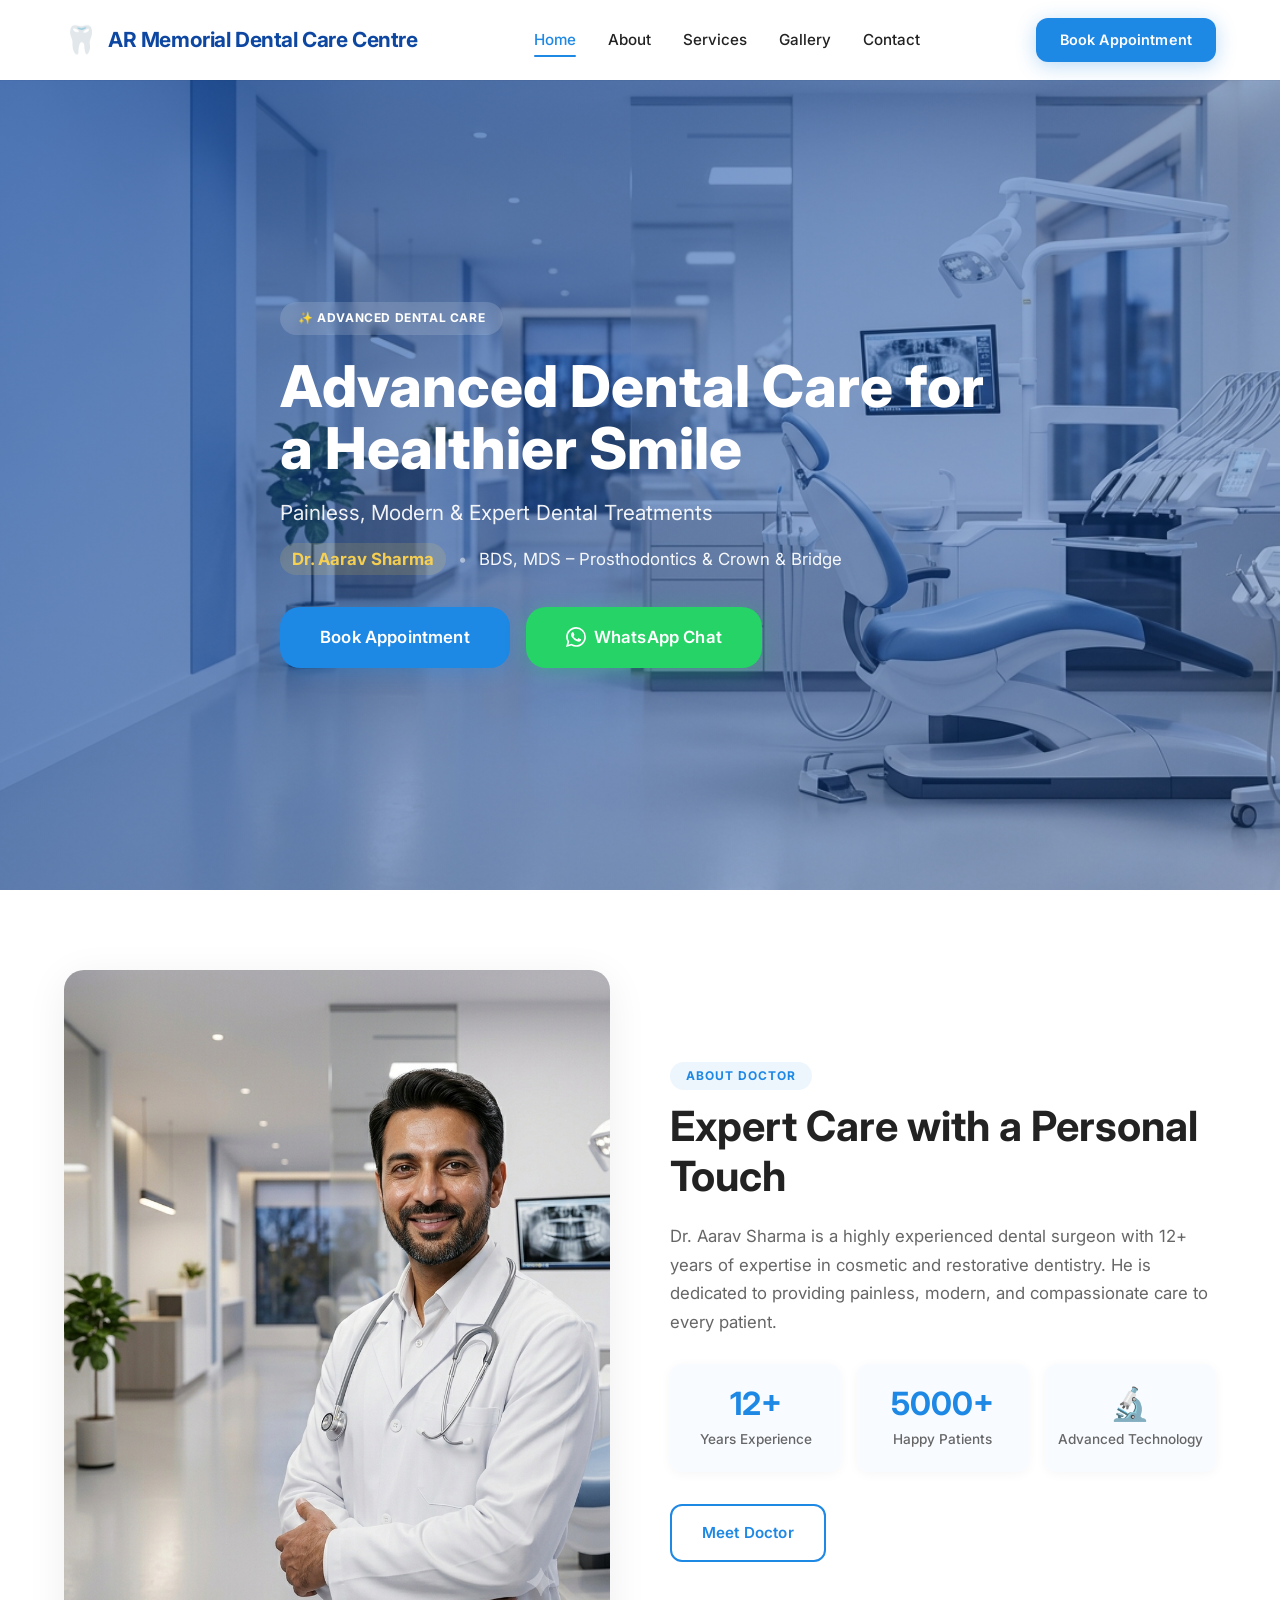
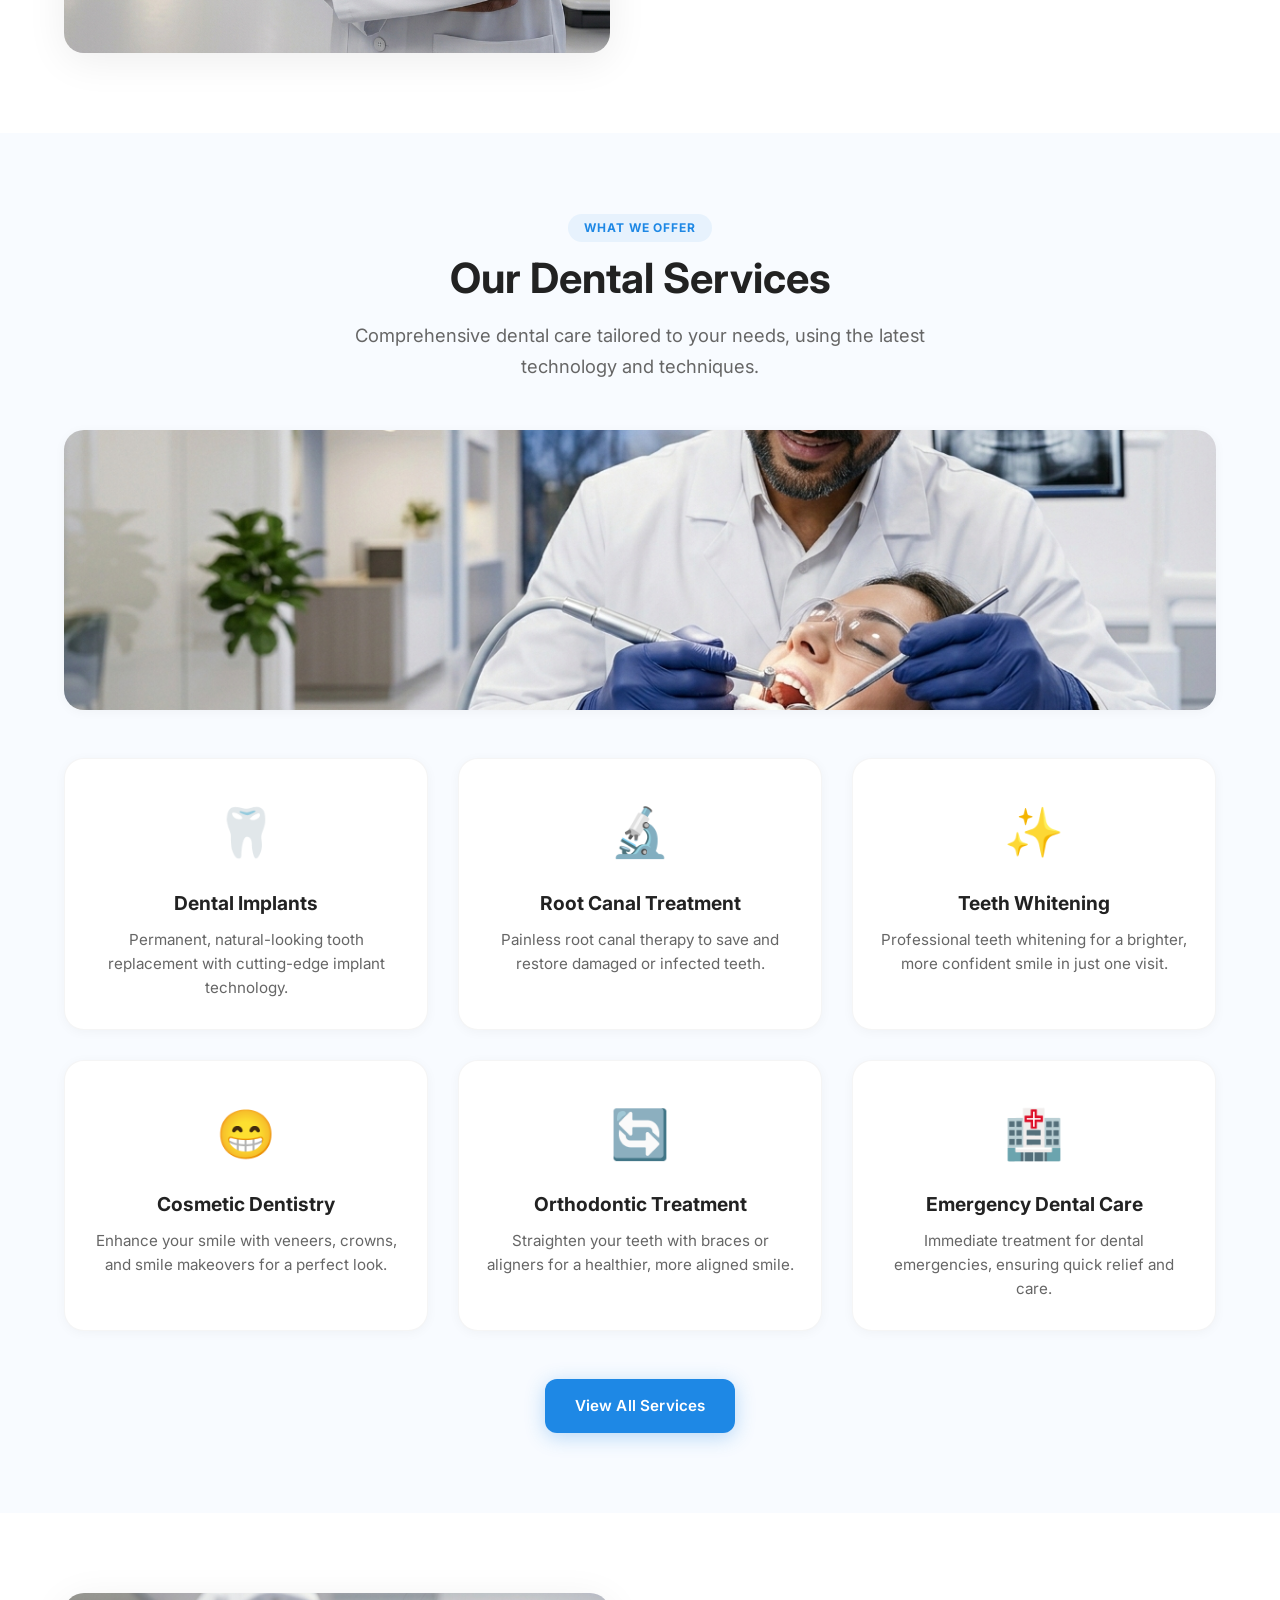
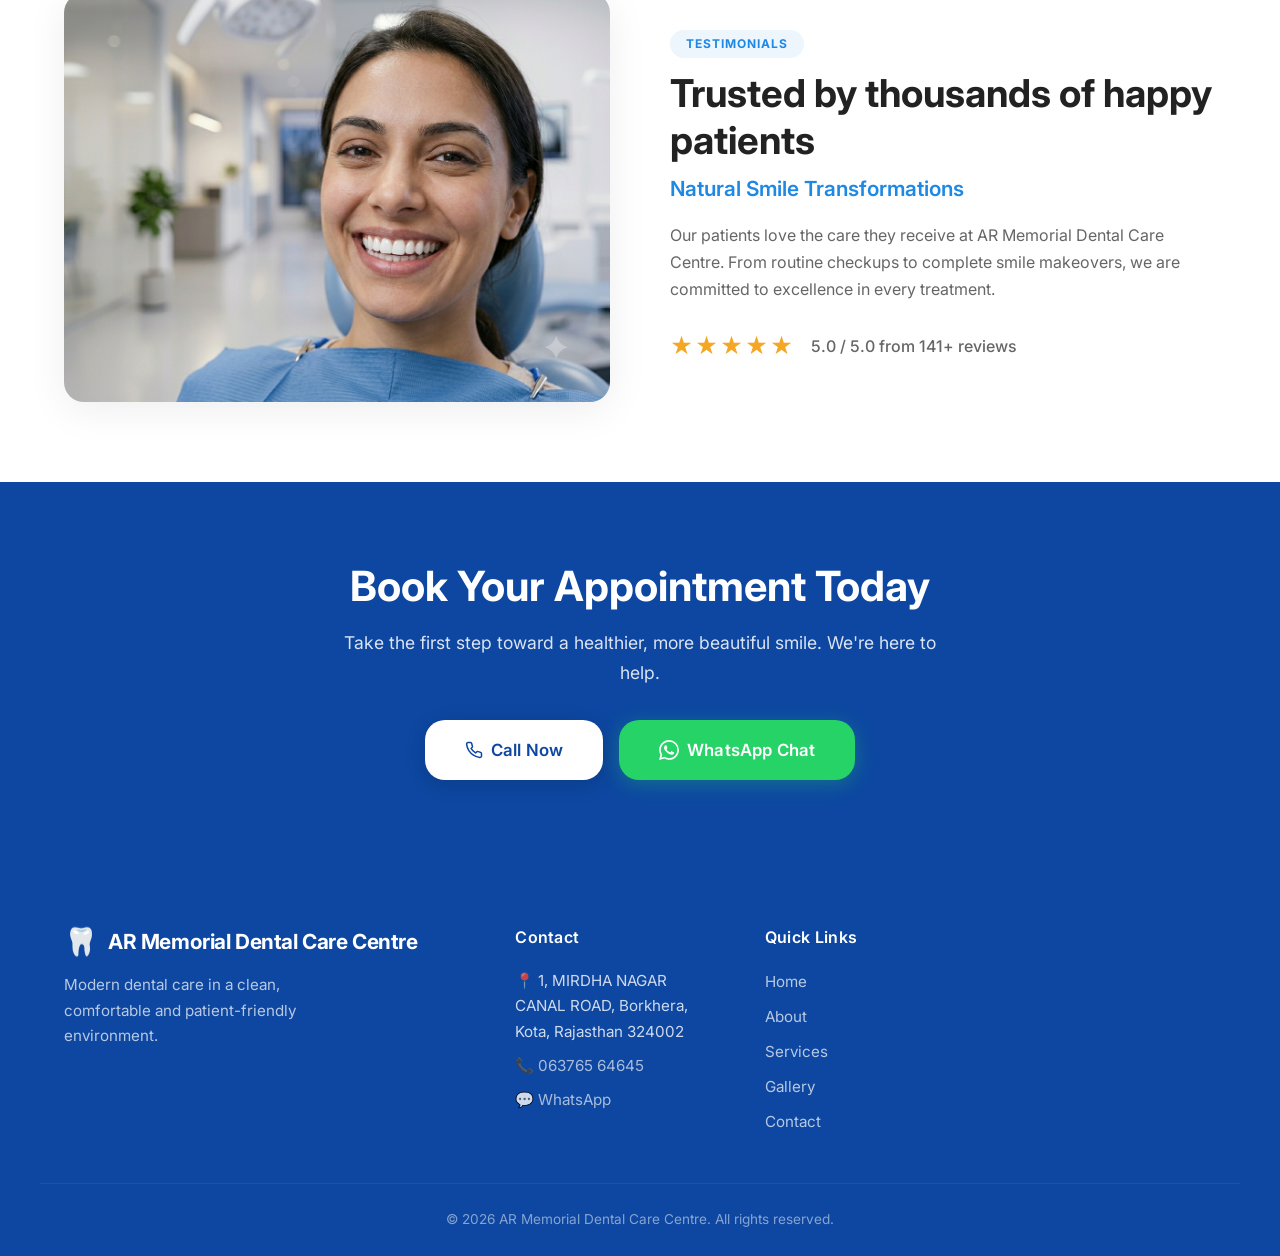
==== commit 7acb161e: "Update clinic name and contact information in index.html" ====
--- a/index.html
+++ b/index.html
@@ -3,7 +3,7 @@
 <head>
     <meta charset="UTF-8" />
     <meta name="viewport" content="width=device-width, initial-scale=1.0" />
-    <title>Sharma Advanced Dental & Aesthetic Clinic</title>
+    <title>AR Memorial Dental Care Centre | Modern Dental Clinic in Kota</title>
     <link rel="stylesheet" href="style.css" />
     <link rel="preconnect" href="https://fonts.googleapis.com" />
     <link rel="preconnect" href="https://fonts.gstatic.com" crossorigin />
@@ -16,7 +16,7 @@
         <div class="container header-inner">
             <a href="index.html" class="logo">
                 <span class="logo-icon">🦷</span>
-                <span class="logo-text">Sharma Dental Clinic</span>
+                <span class="logo-text">AR Memorial Dental Care Centre</span>
             </a>
             <nav class="nav" id="mainNav">
                 <ul class="nav-list">
@@ -107,11 +107,6 @@
 
             <div class="services-grid">
                 <div class="service-card">
-                    <div class="service-icon">😁</div>
-                    <h3 class="service-name">Smile Designing</h3>
-                    <p class="service-desc">Create your dream smile with our advanced aesthetic and cosmetic dental solutions.</p>
-                </div>
-                <div class="service-card">
                     <div class="service-icon">🦷</div>
                     <h3 class="service-name">Dental Implants</h3>
                     <p class="service-desc">Permanent, natural-looking tooth replacement with cutting-edge implant technology.</p>
@@ -127,14 +122,19 @@
                     <p class="service-desc">Professional teeth whitening for a brighter, more confident smile in just one visit.</p>
                 </div>
                 <div class="service-card">
+                    <div class="service-icon">😁</div>
+                    <h3 class="service-name">Cosmetic Dentistry</h3>
+                    <p class="service-desc">Enhance your smile with veneers, crowns, and smile makeovers for a perfect look.</p>
+                </div>
+                <div class="service-card">
                     <div class="service-icon">🔄</div>
-                    <h3 class="service-name">Braces &amp; Aligners</h3>
-                    <p class="service-desc">Straighten your teeth with comfortable braces or invisible aligner systems.</p>
-                </div>
-                <div class="service-card">
-                    <div class="service-icon">🏗️</div>
-                    <h3 class="service-name">Crown &amp; Bridges</h3>
-                    <p class="service-desc">Durable and natural-looking crowns and bridges to restore your smile's function.</p>
+                    <h3 class="service-name">Orthodontic Treatment</h3>
+                    <p class="service-desc">Straighten your teeth with braces or aligners for a healthier, more aligned smile.</p>
+                </div>
+                <div class="service-card">
+                    <div class="service-icon">🏥</div>
+                    <h3 class="service-name">Emergency Dental Care</h3>
+                    <p class="service-desc">Immediate treatment for dental emergencies, ensuring quick relief and care.</p>
                 </div>
             </div>
 
@@ -155,11 +155,11 @@
                 <h2 class="trust-title">Trusted by thousands of happy patients</h2>
                 <p class="trust-highlight">Natural Smile Transformations</p>
                 <p class="trust-text">
-                    Our patients love the care they receive at Sharma Advanced Dental &amp; Aesthetic Clinic. From routine checkups to complete smile makeovers, we are committed to excellence in every treatment.
+                    Our patients love the care they receive at AR Memorial Dental Care Centre. From routine checkups to complete smile makeovers, we are committed to excellence in every treatment.
                 </p>
                 <div class="trust-rating">
                     <span class="stars">★★★★★</span>
-                    <span class="rating-text">4.9 / 5.0 from 1,200+ reviews</span>
+                    <span class="rating-text">5.0 / 5.0 from 141+ reviews</span>
                 </div>
             </div>
         </div>
@@ -173,7 +173,7 @@
                 Take the first step toward a healthier, more beautiful smile. We're here to help.
             </p>
             <div class="cta-buttons">
-                <a href="tel:+919829144567" class="btn btn-primary btn-lg">
+                <a href="tel:06376564645" class="btn btn-primary btn-lg">
                     <svg width="18" height="18" viewBox="0 0 24 24" fill="none" stroke="currentColor" stroke-width="2" stroke-linecap="round" stroke-linejoin="round">
                         <path d="M22 16.92v3a2 2 0 01-2.18 2 19.79 19.79 0 01-8.63-3.07 19.5 19.5 0 01-6-6 19.79 19.79 0 01-3.07-8.67A2 2 0 014.11 2h3a2 2 0 012 1.72 12.84 12.84 0 00.7 2.81 2 2 0 01-.45 2.11L8.09 9.91a16 16 0 006 6l1.27-1.27a2 2 0 012.11-.45 12.84 12.84 0 002.81.7A2 2 0 0122 16.92z" />
                     </svg>
@@ -195,16 +195,16 @@
             <div class="footer-brand">
                 <a href="index.html" class="logo">
                     <span class="logo-icon">🦷</span>
-                    <span class="logo-text">Sharma Dental Clinic</span>
+                    <span class="logo-text">AR Memorial Dental Care Centre</span>
                 </a>
                 <p class="footer-tagline">
-                    Advanced dental care with a personal touch.
+                    Modern dental care in a clean, comfortable and patient-friendly environment.
                 </p>
             </div>
             <div class="footer-contact">
                 <h4 class="footer-heading">Contact</h4>
-                <p class="footer-address">📍 Jaipur, Rajasthan</p>
-                <p class="footer-phone">📞 <a href="tel:+919829144567">+91 98291 44567</a></p>
+                <p class="footer-address">📍 1, MIRDHA NAGAR CANAL ROAD, Borkhera, Kota, Rajasthan 324002</p>
+                <p class="footer-phone">📞 <a href="tel:06376564645">063765 64645</a></p>
                 <p class="footer-whatsapp">💬 <a href="https://wa.me/919829144567" target="_blank">WhatsApp</a></p>
             </div>
             <div class="footer-links">
@@ -221,7 +221,7 @@
         <div class="footer-bottom">
             <div class="container">
                 <p class="footer-copy">
-                    &copy; 2026 Sharma Advanced Dental &amp; Aesthetic Clinic. All rights reserved.
+                    &copy; 2026 AR Memorial Dental Care Centre. All rights reserved.
                 </p>
             </div>
         </div>
@@ -234,13 +234,11 @@
             const nav = document.getElementById('mainNav');
 
             if (hamburger && nav) {
-                // Toggle menu on hamburger click
                 hamburger.addEventListener('click', function() {
                     hamburger.classList.toggle('open');
                     nav.classList.toggle('open');
                 });
 
-                // Close menu when a nav link is clicked
                 const navLinks = nav.querySelectorAll('a');
                 navLinks.forEach(function(link) {
                     link.addEventListener('click', function() {
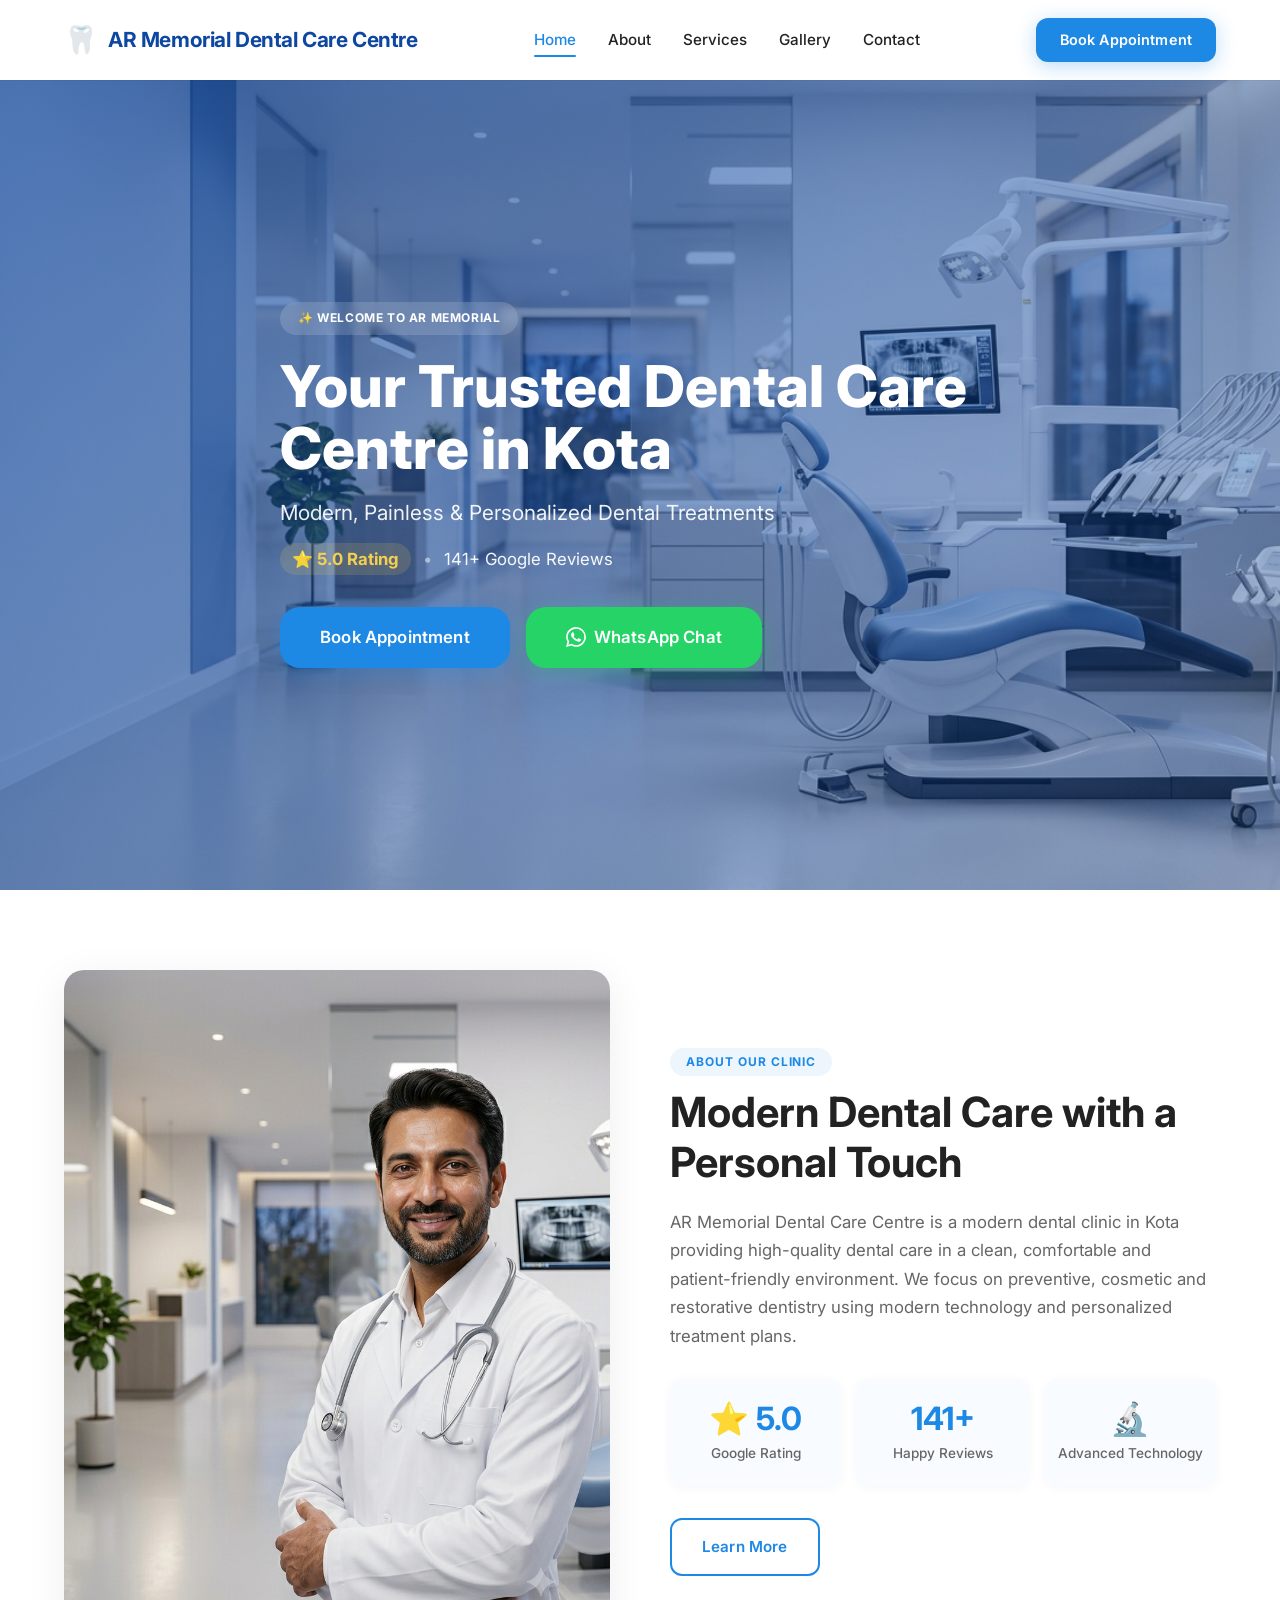
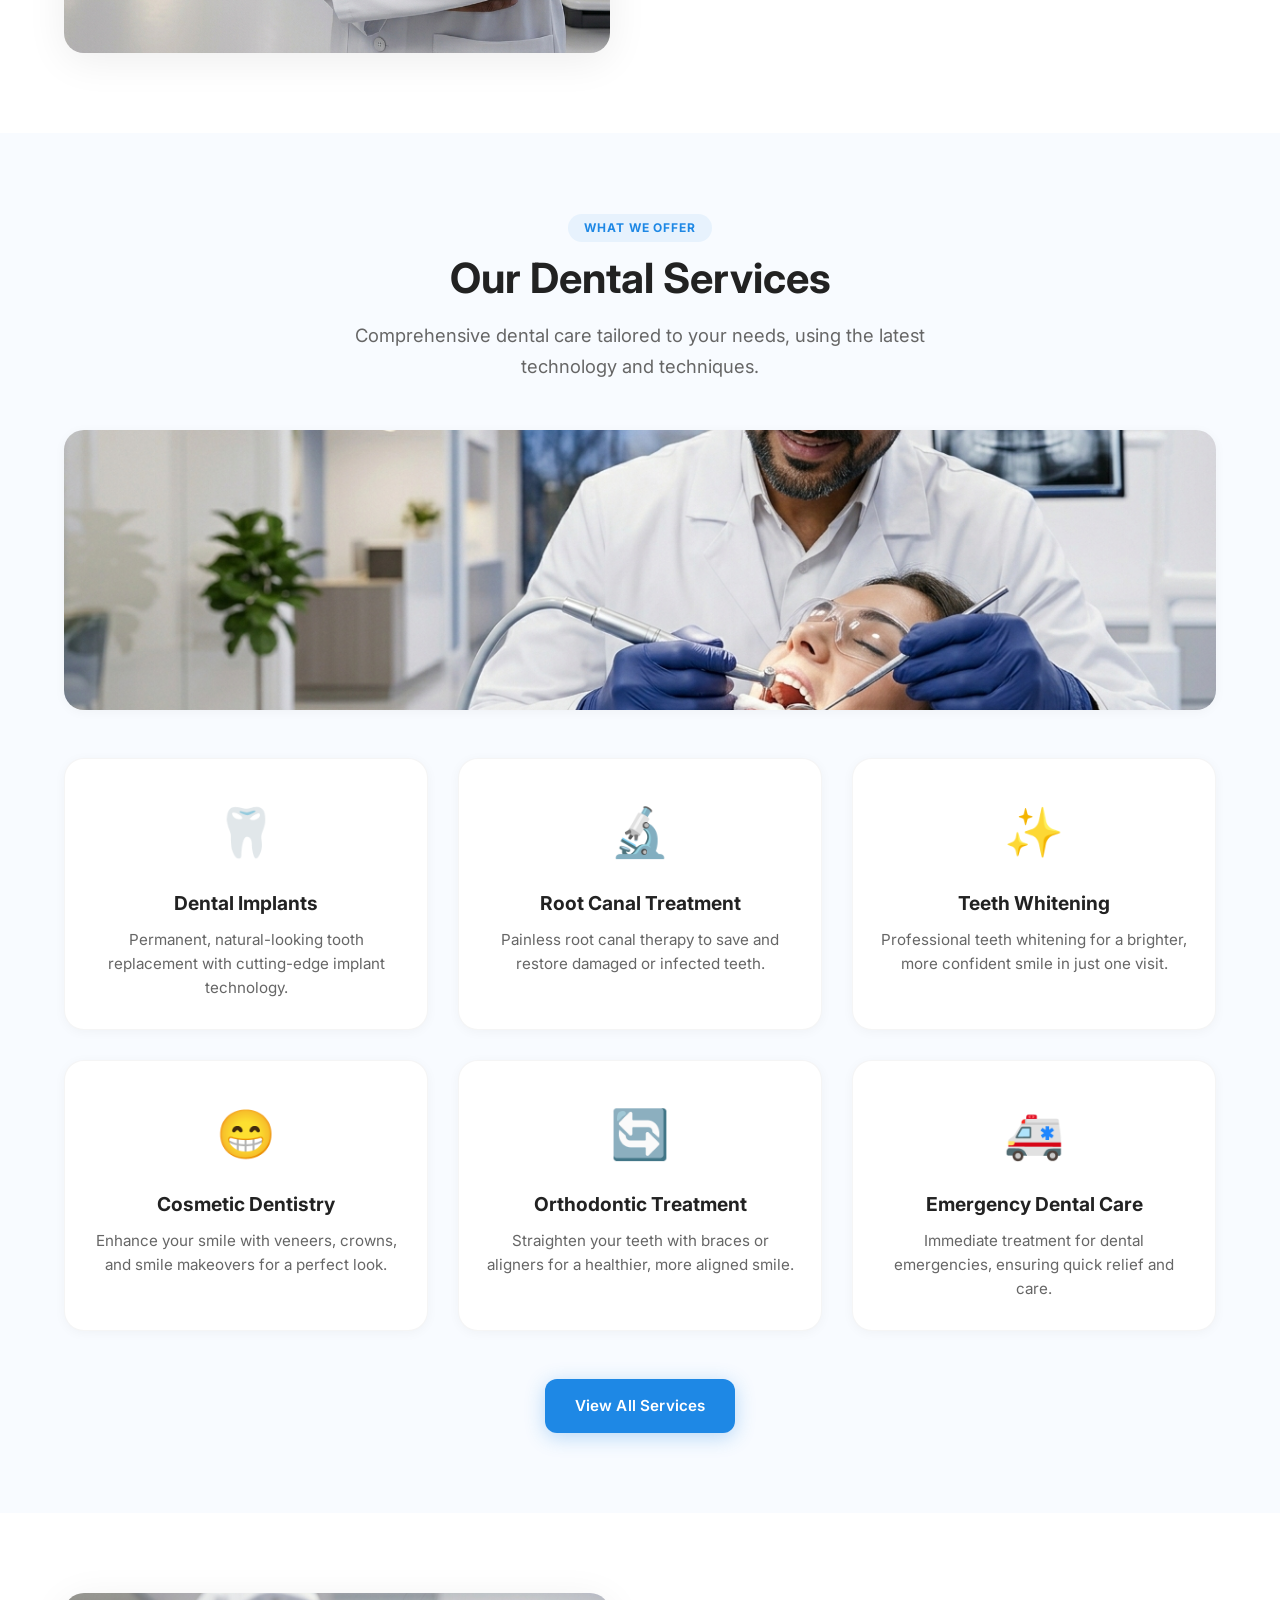
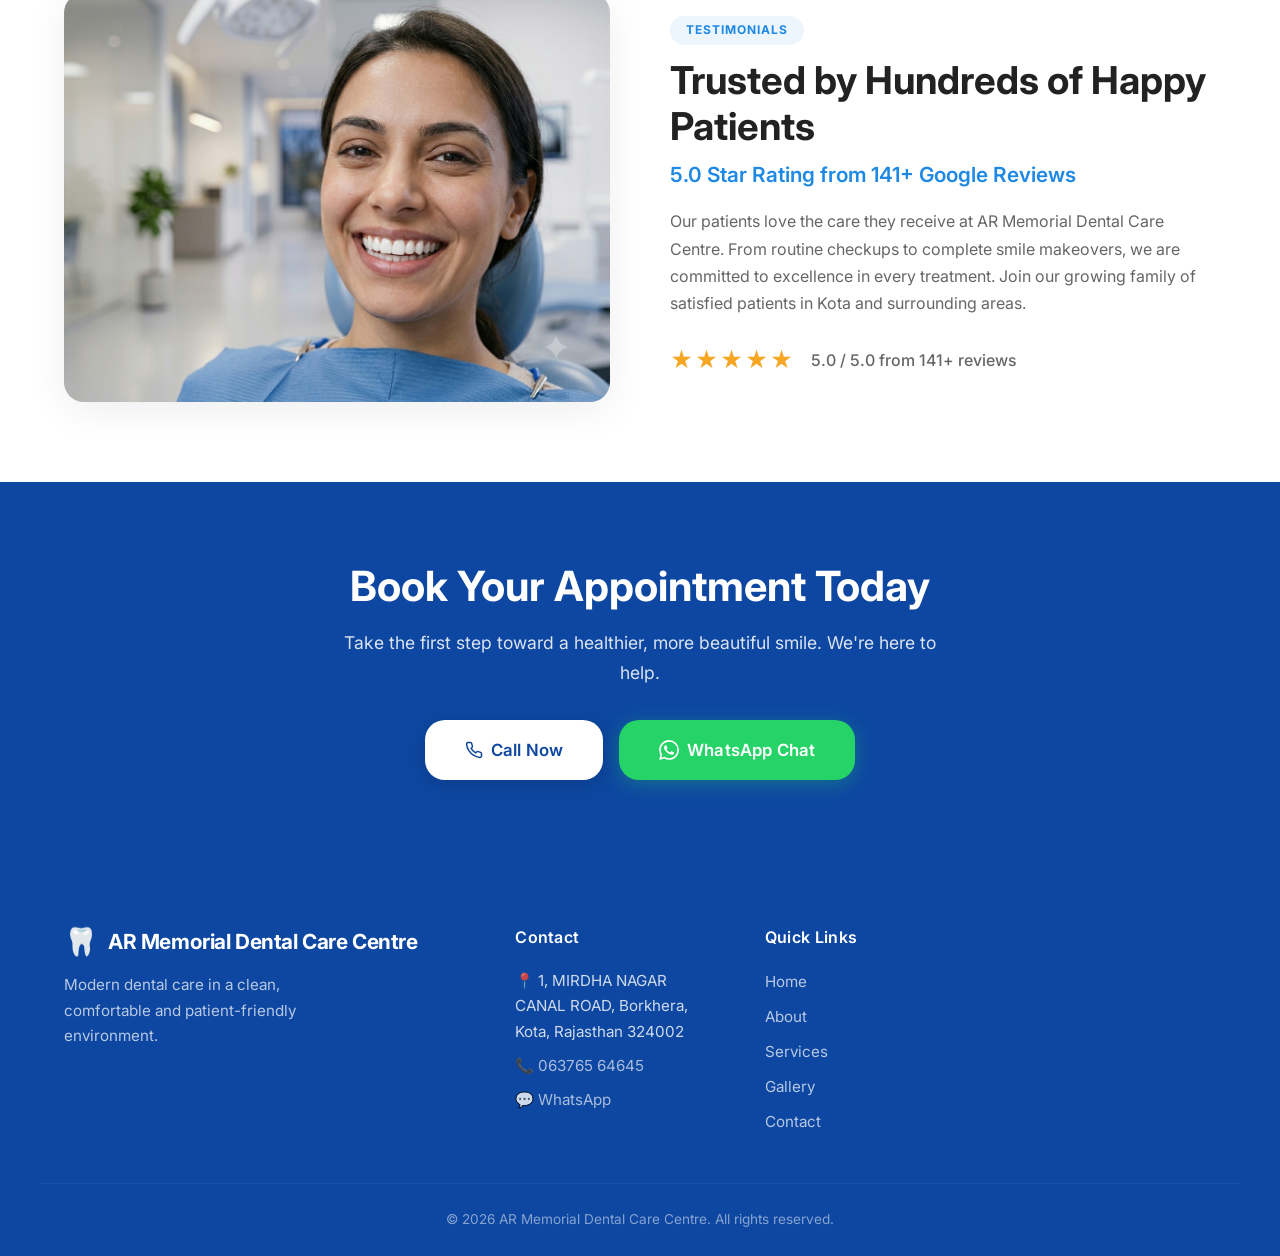
==== commit 14daa09b: "Revise content for improved clinic presentation Updated the title and various sections to enhance th" ====
--- a/index.html
+++ b/index.html
@@ -3,7 +3,7 @@
 <head>
     <meta charset="UTF-8" />
     <meta name="viewport" content="width=device-width, initial-scale=1.0" />
-    <title>AR Memorial Dental Care Centre | Modern Dental Clinic in Kota</title>
+    <title>AR Memorial Dental Care Centre | Best Dental Clinic in Kota</title>
     <link rel="stylesheet" href="style.css" />
     <link rel="preconnect" href="https://fonts.googleapis.com" />
     <link rel="preconnect" href="https://fonts.gstatic.com" crossorigin />
@@ -38,13 +38,13 @@
     <section class="hero" id="home" style="background-image: url('hero.png'); background-color: #0d47a1;">
         <div class="hero-overlay">
             <div class="container hero-content">
-                <span class="hero-badge">✨ Advanced Dental Care</span>
-                <h1 class="hero-title">Advanced Dental Care for a Healthier Smile</h1>
-                <p class="hero-subtitle">Painless, Modern &amp; Expert Dental Treatments</p>
+                <span class="hero-badge">✨ Welcome to AR Memorial</span>
+                <h1 class="hero-title">Your Trusted Dental Care Centre in Kota</h1>
+                <p class="hero-subtitle">Modern, Painless &amp; Personalized Dental Treatments</p>
                 <p class="hero-doctor">
-                    <span class="highlight">Dr. Aarav Sharma</span>
+                    <span class="highlight">⭐ 5.0 Rating</span>
                     <span class="separator">•</span>
-                    <span>BDS, MDS – Prosthodontics &amp; Crown &amp; Bridge</span>
+                    <span>141+ Google Reviews</span>
                 </p>
                 <div class="hero-buttons">
                     <a href="contact.html" class="btn btn-primary btn-lg">Book Appointment</a>
@@ -63,29 +63,29 @@
     <section class="about" id="about">
         <div class="container about-inner">
             <div class="about-image">
-                <img src="profile.png" alt="Dr. Aarav Sharma" width="400" height="500" loading="lazy" />
+                <img src="profile.png" alt="AR Memorial Dental Care Centre" width="400" height="500" loading="lazy" />
             </div>
             <div class="about-content">
-                <span class="section-tag">About Doctor</span>
-                <h2 class="section-title">Expert Care with a Personal Touch</h2>
+                <span class="section-tag">About Our Clinic</span>
+                <h2 class="section-title">Modern Dental Care with a Personal Touch</h2>
                 <p class="about-text">
-                    Dr. Aarav Sharma is a highly experienced dental surgeon with 12+ years of expertise in cosmetic and restorative dentistry. He is dedicated to providing painless, modern, and compassionate care to every patient.
+                    AR Memorial Dental Care Centre is a modern dental clinic in Kota providing high-quality dental care in a clean, comfortable and patient-friendly environment. We focus on preventive, cosmetic and restorative dentistry using modern technology and personalized treatment plans.
                 </p>
                 <div class="about-stats">
                     <div class="stat-item">
-                        <span class="stat-number">12+</span>
-                        <span class="stat-label">Years Experience</span>
+                        <span class="stat-number">⭐ 5.0</span>
+                        <span class="stat-label">Google Rating</span>
                     </div>
                     <div class="stat-item">
-                        <span class="stat-number">5000+</span>
-                        <span class="stat-label">Happy Patients</span>
+                        <span class="stat-number">141+</span>
+                        <span class="stat-label">Happy Reviews</span>
                     </div>
                     <div class="stat-item">
                         <span class="stat-number">🔬</span>
                         <span class="stat-label">Advanced Technology</span>
                     </div>
                 </div>
-                <a href="about.html" class="btn btn-secondary">Meet Doctor</a>
+                <a href="about.html" class="btn btn-secondary">Learn More</a>
             </div>
         </div>
     </section>
@@ -132,7 +132,7 @@
                     <p class="service-desc">Straighten your teeth with braces or aligners for a healthier, more aligned smile.</p>
                 </div>
                 <div class="service-card">
-                    <div class="service-icon">🏥</div>
+                    <div class="service-icon">🚑</div>
                     <h3 class="service-name">Emergency Dental Care</h3>
                     <p class="service-desc">Immediate treatment for dental emergencies, ensuring quick relief and care.</p>
                 </div>
@@ -152,10 +152,10 @@
             </div>
             <div class="trust-content">
                 <span class="section-tag">Testimonials</span>
-                <h2 class="trust-title">Trusted by thousands of happy patients</h2>
-                <p class="trust-highlight">Natural Smile Transformations</p>
+                <h2 class="trust-title">Trusted by Hundreds of Happy Patients</h2>
+                <p class="trust-highlight">5.0 Star Rating from 141+ Google Reviews</p>
                 <p class="trust-text">
-                    Our patients love the care they receive at AR Memorial Dental Care Centre. From routine checkups to complete smile makeovers, we are committed to excellence in every treatment.
+                    Our patients love the care they receive at AR Memorial Dental Care Centre. From routine checkups to complete smile makeovers, we are committed to excellence in every treatment. Join our growing family of satisfied patients in Kota and surrounding areas.
                 </p>
                 <div class="trust-rating">
                     <span class="stars">★★★★★</span>
